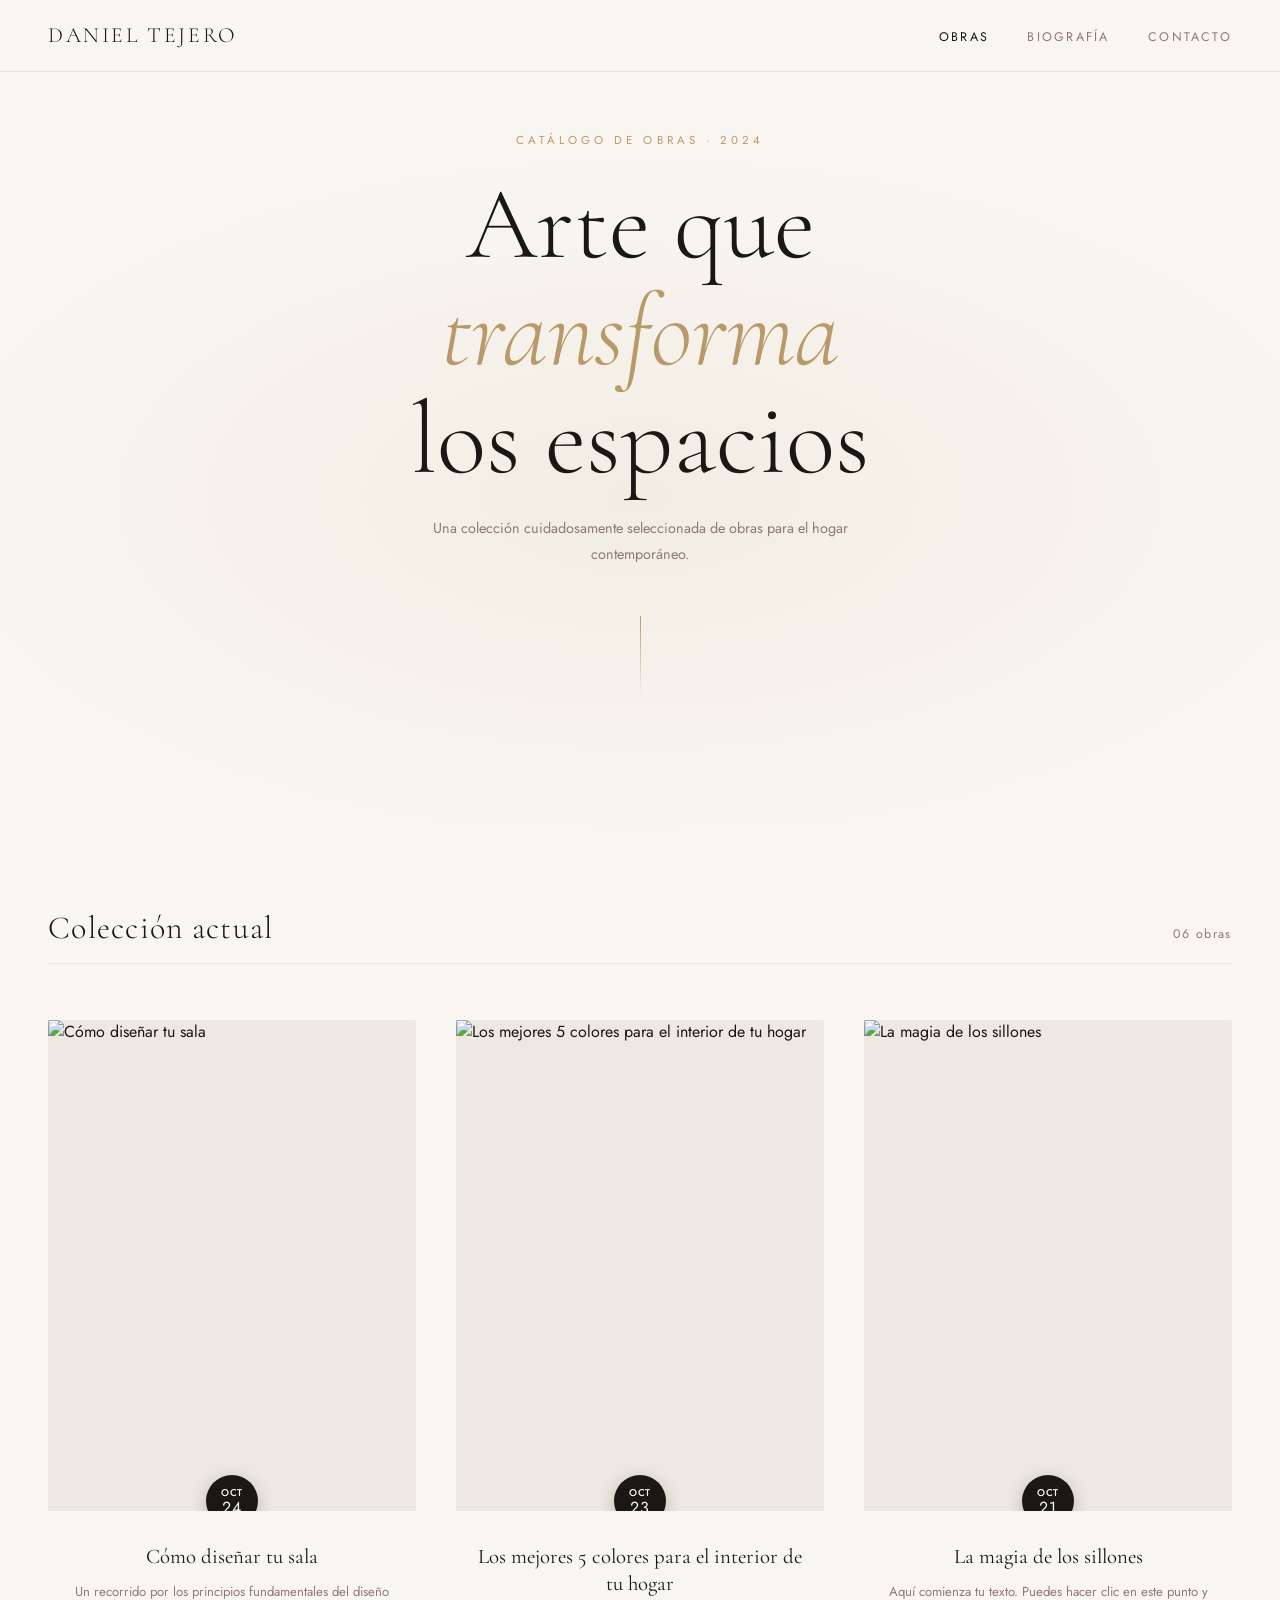
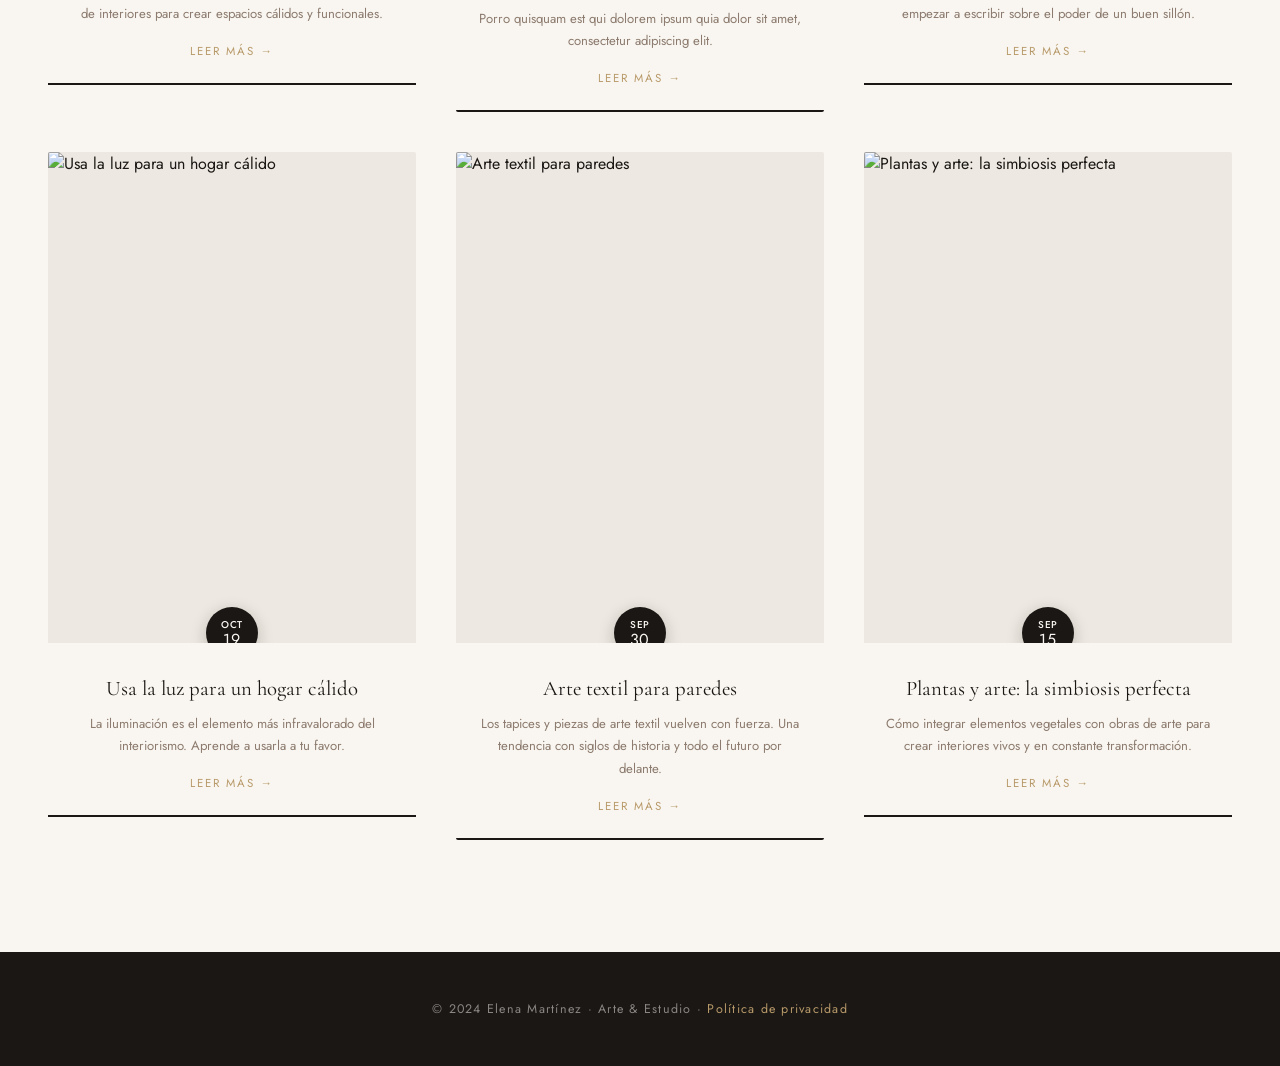
==== index.html @ af2c5b8e "Primer Commit" ====
<!DOCTYPE html>
<html lang="es">
  <head>
    <meta charset="UTF-8" />
    <meta name="viewport" content="width=device-width, initial-scale=1.0"/>
    <title>Daniel Tejero Olivares</title>
    <link rel="stylesheet" href="CSS/estilo.css">
    <link rel="preconnect" href="https://fonts.googleapis.com"/>
    <link href="https://fonts.googleapis.com/css2?family=Cormorant+Garamond:ital,wght@0,300;0,400;0,600;1,300;1,400&family=Jost:wght@300;400;500&display=swap" rel="stylesheet"/>
  </head>
  <body>
    <!-- NAV -->
    <nav id="main-nav">
      <span class="nav-logo" onclick="showPage('home')">Daniel Tejero</span>
      <ul class="nav-links" id="nav-links">
        <li><a onclick="showPage('home')" class="active" id="nav-home">Obras</a></li>
        <li><a onclick="showPage('bio')" id="nav-bio">Biografía</a></li>
        <li><a onclick="showPage('contact')" id="nav-contact">Contacto</a></li>
      </ul>
      <div class="hamburger" id="hamburger" onclick="toggleMenu()">
        <span></span><span></span><span></span>
      </div>
    </nav>

    <!-- ═══════════════ HOME PAGE ═══════════════ -->
    <div id="page-home" class="page active">

      <!-- Hero -->
      <section class="hero">
        <p class="hero-eyebrow">Catálogo de obras · 2024</p>
        <h1 class="hero-title">Arte que<br><em>transforma</em><br>los espacios</h1>
        <p class="hero-sub">Una colección cuidadosamente seleccionada de obras para el hogar contemporáneo.</p>
        <div class="hero-line"></div>
      </section>

      <!-- Grid -->
      <section class="grid-section">
        <div class="section-header">
          <h2 class="section-title">Colección actual</h2>
          <span class="section-count">06 obras</span>
        </div>
        <div class="cards-grid" id="cards-grid"></div>
      </section>
    </div>

    <!-- ═══════════════ DETAIL PAGE ═══════════════ -->
    <div id="page-detail" class="page">
      <span class="detail-back" onclick="showPage('home')">
        <svg width="16" height="16" viewBox="0 0 16 16" fill="none">
          <path d="M10 3L5 8L10 13" stroke="currentColor" stroke-width="1.4" stroke-linecap="round"/>
        </svg>
        Volver al catálogo
      </span>
      <div class="detail-container">
        <p class="detail-date" id="detail-date"></p>
        <h1 class="detail-title" id="detail-title"></h1>
        <img class="detail-hero-img" id="detail-hero-img" src="" alt=""/>
        <div id="detail-content"></div>
      </div>
    </div>

    <!-- ═══════════════ BIO PAGE ═══════════════ -->
    <div id="page-bio" class="page">
      <div style="padding-top:80px">
        <div class="page-banner">
          <p class="page-banner-eyebrow">Sobre la artista</p>
          <h1 class="page-banner-title">Biografía <em>&</em> Trayectoria</h1>
        </div>
        <div class="bio-container">
          <div class="bio-split">
            <div class="bio-img-col">
              <img class="bio-portrait" src="https://images.unsplash.com/photo-1525182008055-f88b95ff7980?w=600&q=80" alt="Artista"/>
              <p class="bio-caption">Elena Martínez · Estudio, Madrid 2023</p>

              <div class="bio-quote" style="margin-top:2.5rem">
                <blockquote>"El arte no decora el espacio; lo convierte en un lugar donde vivir de verdad."</blockquote>
                <cite>— Elena Martínez</cite>
              </div>
            </div>
            <div class="bio-text-col">
              <h2 class="bio-heading">Elena<br><em>Martínez</em></h2>
              <p class="bio-intro">Artista visual y diseñadora de interiores con más de quince años de experiencia transformando espacios a través del color, la forma y la emoción.</p>
              <p class="bio-body">Nacida en Sevilla en 1985 y formada en la Escuela de Arte y Diseño de Madrid, Elena desarrolló desde joven una sensibilidad especial por la relación entre los objetos cotidianos y las emociones que despiertan. Su obra transita entre la pintura abstracta, la fotografía de interiorismo y la instalación efímera.</p>
              <p class="bio-body">Ha colaborado con estudios de arquitectura, hoteles boutique y coleccionistas privados de toda España y Latinoamérica. Sus obras habitan casas, lobbies y espacios corporativos donde la calidez y la intención son la firma más reconocible.</p>

              <div class="bio-timeline">
                <h3 class="bio-timeline-title">Formación & Estudios</h3>
                <div class="timeline-item">
                  <span class="timeline-year">2003</span>
                  <div>
                    <p class="timeline-content-title">Bachillerato Artístico</p>
                    <p class="timeline-content-text">IES Murillo, Sevilla. Especialización en Historia del Arte y Dibujo Técnico.</p>
                  </div>
                </div>
                <div class="timeline-item">
                  <span class="timeline-year">2008</span>
                  <div>
                    <p class="timeline-content-title">Licenciatura en Bellas Artes</p>
                    <p class="timeline-content-text">Universidad Complutense de Madrid. Mención en Pintura y Grabado.</p>
                  </div>
                </div>
                <div class="timeline-item">
                  <span class="timeline-year">2010</span>
                  <div>
                    <p class="timeline-content-title">Máster en Diseño de Interiores</p>
                    <p class="timeline-content-text">Escuela Superior de Diseño de Madrid. Proyecto fin de máster premiado.</p>
                  </div>
                </div>
                <div class="timeline-item">
                  <span class="timeline-year">2014</span>
                  <div>
                    <p class="timeline-content-title">Residencia Artística en Florencia</p>
                    <p class="timeline-content-text">Seis meses de investigación en la Accademia di Belle Arti di Firenze.</p>
                  </div>
                </div>
              </div>

              <div class="bio-timeline">
                <h3 class="bio-timeline-title">Hitos Profesionales</h3>
                <div class="timeline-item">
                  <span class="timeline-year">2012</span>
                  <div>
                    <p class="timeline-content-title">Primera exposición individual</p>
                    <p class="timeline-content-text">Galería Espacio Trece, Madrid. «Texturas del Silencio», 28 obras en técnica mixta.</p>
                  </div>
                </div>
                <div class="timeline-item">
                  <span class="timeline-year">2017</span>
                  <div>
                    <p class="timeline-content-title">Seleccionada en ARCO Madrid</p>
                    <p class="timeline-content-text">Participación en la feria internacional de arte contemporáneo más importante de España.</p>
                  </div>
                </div>
                <div class="timeline-item">
                  <span class="timeline-year">2020</span>
                  <div>
                    <p class="timeline-content-title">Catálogo Decoración & Arte</p>
                    <p class="timeline-content-text">Lanzamiento del catálogo online propio con entregas a toda Europa.</p>
                  </div>
                </div>
                <div class="timeline-item">
                  <span class="timeline-year">2024</span>
                  <div>
                    <p class="timeline-content-title">Muestra colectiva internacional</p>
                    <p class="timeline-content-text">«Hogar en el Siglo XXI», Centro Cultural de Buenos Aires. Obra adquirida por colección permanente.</p>
                  </div>
                </div>
              </div>

              <h3 class="bio-timeline-title" style="margin-top:2rem">Reconocimientos</h3>
              <div class="bio-awards">
                <div class="award-card">
                  <p class="award-year">2011</p>
                  <p class="award-name">Premio Jóvenes Creadores</p>
                  <p class="award-org">Comunidad de Madrid</p>
                </div>
                <div class="award-card">
                  <p class="award-year">2016</p>
                  <p class="award-name">Beca de Creación Artística</p>
                  <p class="award-org">Fundación BBVA</p>
                </div>
                <div class="award-card">
                  <p class="award-year">2019</p>
                  <p class="award-name">Best Interior Art</p>
                  <p class="award-org">Elle Decoration Spain</p>
                </div>
                <div class="award-card">
                  <p class="award-year">2022</p>
                  <p class="award-name">Obra del año</p>
                  <p class="award-org">Revista Casa Viva</p>
                </div>
              </div>

              <div class="bio-quote" style="margin-top:3rem; background:transparent; border-left:none; border-top:2px solid var(--gold); padding:2rem 0 0">
                <p class="bio-body">Más allá de los lienzos, Elena es profesora de talleres de sensibilización artística para adultos, madre de dos hijos y apasionada de la cerámica japonesa. Cree que cada hogar tiene una historia que merece ser contada con belleza.</p>
              </div>
            </div>
          </div>
        </div>
      </div>
    </div>

    <!-- ═══════════════ CONTACT PAGE ═══════════════ -->
    <div id="page-contact" class="page">
      <div style="padding-top:80px">
        <div class="page-banner">
          <p class="page-banner-eyebrow">Hablemos</p>
          <h1 class="page-banner-title">Contacto <em>&</em> Consultas</h1>
        </div>
        <div class="contact-container">
          <div class="contact-split">
            <!-- Info -->
            <div>
              <h2 class="contact-info-title">¿Tienes una<br><em>pregunta</em>?</h2>
              <p class="contact-intro">Estoy disponible para consultas sobre obras, encargos personalizados, colaboraciones con estudios de interiorismo y conferencias. No dudes en escribirme.</p>

              <div class="contact-detail">
                <div class="contact-icon">
                  <svg width="16" height="16" viewBox="0 0 24 24" fill="none" stroke="currentColor" stroke-width="1.5"><path d="M3 8l7.89 5.26a2 2 0 002.22 0L21 8M5 19h14a2 2 0 002-2V7a2 2 0 00-2-2H5a2 2 0 00-2 2v10a2 2 0 002 2z"/></svg>
                </div>
                <div>
                  <p class="contact-detail-label">Correo electrónico</p>
                  <p class="contact-detail-value">hola@elenamartinez.arte</p>
                </div>
              </div>

              <div class="contact-detail">
                <div class="contact-icon">
                  <svg width="16" height="16" viewBox="0 0 24 24" fill="none" stroke="currentColor" stroke-width="1.5"><path d="M3 5a2 2 0 012-2h3.28a1 1 0 01.948.684l1.498 4.493a1 1 0 01-.502 1.21l-2.257 1.13a11.042 11.042 0 005.516 5.516l1.13-2.257a1 1 0 011.21-.502l4.493 1.498a1 1 0 01.684.949V19a2 2 0 01-2 2h-1C9.716 21 3 14.284 3 6V5z"/></svg>
                </div>
                <div>
                  <p class="contact-detail-label">Teléfono / WhatsApp</p>
                  <p class="contact-detail-value">+34 600 000 000</p>
                </div>
              </div>

              <div class="contact-detail">
                <div class="contact-icon">
                  <svg width="16" height="16" viewBox="0 0 24 24" fill="none" stroke="currentColor" stroke-width="1.5"><path d="M17.657 16.657L13.414 20.9a1.998 1.998 0 01-2.827 0l-4.244-4.243a8 8 0 1111.314 0z"/><path d="M15 11a3 3 0 11-6 0 3 3 0 016 0z"/></svg>
                </div>
                <div>
                  <p class="contact-detail-label">Estudio</p>
                  <p class="contact-detail-value">Calle Velázquez 42, Madrid</p>
                </div>
              </div>

              <div class="contact-detail">
                <div class="contact-icon">
                  <svg width="16" height="16" viewBox="0 0 24 24" fill="none" stroke="currentColor" stroke-width="1.5"><circle cx="12" cy="12" r="10"/><path d="M12 8v4l3 3"/></svg>
                </div>
                <div>
                  <p class="contact-detail-label">Horario de atención</p>
                  <p class="contact-detail-value">Lun–Vie · 10:00 – 19:00</p>
                </div>
              </div>

              <div class="contact-social">
                <p class="contact-social-title">Sígueme</p>
                <div class="social-links">
                  <a class="social-link" href="#" title="Instagram">
                    <svg width="16" height="16" viewBox="0 0 24 24" fill="none" stroke="currentColor" stroke-width="1.5"><rect x="2" y="2" width="20" height="20" rx="5"/><circle cx="12" cy="12" r="4"/><circle cx="17.5" cy="6.5" r=".5" fill="currentColor"/></svg>
                  </a>
                  <a class="social-link" href="#" title="Pinterest">
                    <svg width="16" height="16" viewBox="0 0 24 24" fill="none" stroke="currentColor" stroke-width="1.5"><path d="M12 2C6.477 2 2 6.477 2 12c0 4.236 2.636 7.855 6.356 9.312-.088-.791-.167-2.005.035-2.868.181-.78 1.172-4.97 1.172-4.97s-.299-.598-.299-1.482c0-1.388.806-2.428 1.808-2.428.853 0 1.267.641 1.267 1.408 0 .858-.545 2.14-.828 3.33-.236.995.499 1.806 1.476 1.806 1.771 0 3.132-1.867 3.132-4.562 0-2.387-1.715-4.052-4.163-4.052-2.836 0-4.498 2.126-4.498 4.322 0 .856.33 1.773.741 2.273a.3.3 0 01.069.286c-.076.315-.244.995-.277 1.134-.044.183-.146.222-.337.134-1.249-.581-2.03-2.407-2.03-3.874 0-3.154 2.292-6.052 6.608-6.052 3.469 0 6.165 2.473 6.165 5.776 0 3.447-2.173 6.22-5.19 6.22-1.013 0-1.966-.527-2.292-1.148l-.623 2.378c-.226.869-.835 1.958-1.244 2.621.937.29 1.931.446 2.962.446 5.523 0 10-4.477 10-10S17.523 2 12 2z"/></svg>
                  </a>
                  <a class="social-link" href="#" title="LinkedIn">
                    <svg width="16" height="16" viewBox="0 0 24 24" fill="none" stroke="currentColor" stroke-width="1.5"><path d="M16 8a6 6 0 016 6v7h-4v-7a2 2 0 00-2-2 2 2 0 00-2 2v7h-4v-7a6 6 0 016-6z"/><rect x="2" y="9" width="4" height="12"/><circle cx="4" cy="4" r="2"/></svg>
                  </a>
                </div>
              </div>
            </div>

            <!-- Form -->
            <div>
              <form class="contact-form" id="contact-form" onsubmit="submitForm(event)">
                <div class="form-row">
                  <div class="form-group">
                    <label class="form-label">Nombre</label>
                    <input class="form-input" type="text" placeholder="Tu nombre" required/>
                  </div>
                  <div class="form-group">
                    <label class="form-label">Apellidos</label>
                    <input class="form-input" type="text" placeholder="Tus apellidos"/>
                  </div>
                </div>
                <div class="form-group">
                  <label class="form-label">Correo electrónico</label>
                  <input class="form-input" type="email" placeholder="tu@correo.com" required/>
                </div>
                <div class="form-group">
                  <label class="form-label">Teléfono (opcional)</label>
                  <input class="form-input" type="tel" placeholder="+34 600 000 000"/>
                </div>
                <div class="form-group">
                  <label class="form-label">Motivo de contacto</label>
                  <select class="form-subject-select">
                    <option value="">Selecciona una opción…</option>
                    <option>Consulta sobre una obra</option>
                    <option>Encargo personalizado</option>
                    <option>Colaboración / proyecto</option>
                    <option>Prensa y medios</option>
                    <option>Otro</option>
                  </select>
                </div>
                <div class="form-group">
                  <label class="form-label">Mensaje</label>
                  <textarea class="form-textarea" placeholder="Escribe tu consulta aquí…" required></textarea>
                </div>
                <button type="submit" class="btn-submit">Enviar mensaje</button>
              </form>
              <div class="form-success" id="form-success">
                ✦ Gracias por tu mensaje. Te responderé en un plazo de 24–48 horas.
              </div>
            </div>
          </div>
        </div>
      </div>
    </div>

    <!-- FOOTER -->
    <footer>
      <p>© 2024 Elena Martínez · Arte & Estudio · <a href="#">Política de privacidad</a></p>
    </footer>

    <script src="JS/script.js"></script>
  </body>
</html>
---- CSS/estilo.css ----
:root {
      --cream: #f9f6f1;
      --ink: #1a1714;
      --dust: #8c7b6e;
      --gold: #b89a6a;
      --pale: #ede8e1;
      --rose: #d4a09a;
    }

    *, *::before, *::after { box-sizing: border-box; margin: 0; padding: 0; }

    html { scroll-behavior: smooth; }

    body {
      font-family: 'Jost', sans-serif;
      background: var(--cream);
      color: var(--ink);
      overflow-x: hidden;
    }

    /* ── NAV ── */
    nav {
      position: fixed; top: 0; left: 0; width: 100%; z-index: 100;
      display: flex; align-items: center; justify-content: space-between;
      padding: 1.4rem 3rem;
      background: rgba(249,246,241,0.92);
      backdrop-filter: blur(8px);
      border-bottom: 1px solid rgba(140,123,110,0.15);
      transition: padding .3s;
    }
    nav.scrolled { padding: .9rem 3rem; }

    .nav-logo {
      font-family: 'Cormorant Garamond', serif;
      font-size: 1.35rem;
      font-weight: 300;
      letter-spacing: .12em;
      text-transform: uppercase;
      color: var(--ink);
      text-decoration: none;
      cursor: pointer;
    }

    .nav-links {
      display: flex; gap: 2.4rem; list-style: none;
    }
    .nav-links a {
      font-size: .78rem; letter-spacing: .18em; text-transform: uppercase;
      color: var(--dust); text-decoration: none; transition: color .25s;
      cursor: pointer;
    }
    .nav-links a:hover, .nav-links a.active { color: var(--ink); }

    .hamburger { display: none; flex-direction: column; gap: 5px; cursor: pointer; }
    .hamburger span { width: 24px; height: 1.5px; background: var(--ink); transition: .3s; }

    /* ── PAGES ── */
    .page { display: none; min-height: 100vh; }
    .page.active { display: block; }

    /* ── HOME HERO ── */
    .hero {
      height: 92vh;
      display: flex; flex-direction: column; align-items: center; justify-content: center;
      text-align: center;
      padding: 0 2rem;
      position: relative;
      overflow: hidden;
    }
    .hero::before {
      content: '';
      position: absolute; inset: 0;
      background: radial-gradient(ellipse 80% 60% at 50% 60%, rgba(184,154,106,.1) 0%, transparent 70%);
    }
    .hero-eyebrow {
      font-size: .72rem; letter-spacing: .35em; text-transform: uppercase;
      color: var(--gold); margin-bottom: 1.4rem;
      animation: fadeUp .9s ease both;
    }
    .hero-title {
      font-family: 'Cormorant Garamond', serif;
      font-size: clamp(3.2rem, 8vw, 6.5rem);
      font-weight: 300; line-height: 1.05;
      color: var(--ink);
      animation: fadeUp .9s .15s ease both;
    }
    .hero-title em { font-style: italic; color: var(--gold); }
    .hero-sub {
      margin-top: 1.4rem;
      font-size: .9rem; color: var(--dust); max-width: 460px; line-height: 1.8;
      animation: fadeUp .9s .3s ease both;
    }
    .hero-line {
      margin-top: 3rem; width: 1px; height: 80px;
      background: linear-gradient(to bottom, var(--gold), transparent);
      animation: fadeUp .9s .45s ease both;
    }

    /* ── GRID ── */
    .grid-section {
      padding: 5rem 3rem 7rem;
      max-width: 1380px; margin: 0 auto;
    }
    .section-header {
      display: flex; justify-content: space-between; align-items: baseline;
      margin-bottom: 3.5rem; padding-bottom: 1rem;
      border-bottom: 1px solid var(--pale);
    }
    .section-title {
      font-family: 'Cormorant Garamond', serif;
      font-size: 2rem; font-weight: 300; letter-spacing: .04em;
    }
    .section-count { font-size: .78rem; color: var(--dust); letter-spacing: .12em; }

    .cards-grid {
      display: grid;
      grid-template-columns: repeat(auto-fill, minmax(280px, 1fr));
      gap: 2.5rem;
    }

    /* ── CARD ── */
    .card {
      cursor: pointer; position: relative; overflow: hidden;
      border-radius: 2px;
      transition: transform .4s ease;
    }
    .card:hover { transform: translateY(-6px); }

    .card-img-wrap {
      overflow: hidden; position: relative;
      aspect-ratio: 3/4;
      background: var(--pale);
    }
    .card-img-wrap img {
      width: 100%; height: 100%; object-fit: cover;
      transition: transform .7s ease;
    }
    .card:hover .card-img-wrap img { transform: scale(1.06); }

    .card-badge {
      position: absolute; bottom: -16px; left: 50%; transform: translateX(-50%);
      width: 52px; height: 52px; border-radius: 50%;
      background: var(--ink); color: var(--cream);
      display: flex; flex-direction: column; align-items: center; justify-content: center;
      font-size: .62rem; letter-spacing: .08em; text-transform: uppercase;
      font-weight: 500; z-index: 2;
      box-shadow: 0 4px 16px rgba(26,23,20,.22);
    }
    .card-badge strong { font-size: 1rem; font-weight: 400; line-height: 1; }

    .card-body {
      padding: 2rem 1.2rem 1.5rem;
      border-bottom: 2px solid var(--ink);
    }
    .card-title {
      font-family: 'Cormorant Garamond', serif;
      font-size: 1.3rem; font-weight: 400; line-height: 1.3;
      margin-bottom: .7rem; text-align: center;
    }
    .card-excerpt {
      font-size: .82rem; color: var(--dust); line-height: 1.7; text-align: center;
      display: -webkit-box;  -webkit-box-orient: vertical; overflow: hidden;
    }
    .card-cta {
      margin-top: 1.1rem; text-align: center;
      font-size: .72rem; letter-spacing: .18em; text-transform: uppercase; color: var(--gold);
    }

    /* ── DETAIL PAGE ── */
    #page-detail {
      padding-top: 90px;
    }
    .detail-back {
      display: inline-flex; align-items: center; gap: .5rem;
      font-size: .76rem; letter-spacing: .18em; text-transform: uppercase;
      color: var(--dust); text-decoration: none; cursor: pointer;
      padding: 1.5rem 3rem;
      transition: color .25s;
    }
    .detail-back:hover { color: var(--ink); }
    .detail-back svg { transition: transform .25s; }
    .detail-back:hover svg { transform: translateX(-4px); }

    .detail-container { max-width: 820px; margin: 0 auto; padding: 0 2rem 7rem; }

    .detail-date {
      font-size: .75rem; letter-spacing: .22em; text-transform: uppercase;
      color: var(--gold); text-align: center; margin-bottom: 1rem;
    }
    .detail-title {
      font-family: 'Cormorant Garamond', serif;
      font-size: clamp(2rem, 5vw, 3.5rem);
      font-weight: 300; line-height: 1.1;
      text-align: center; margin-bottom: 2.5rem;
    }
    .detail-hero-img {
      width: 100%; aspect-ratio: 4/3; object-fit: cover;
      border-radius: 2px; margin-bottom: 2.5rem;
      display: block;
    }

    .detail-text { font-size: .93rem; color: #3a3530; line-height: 1.9; margin-bottom: 1.5rem; }
    .detail-subhead {
      font-family: 'Cormorant Garamond', serif;
      font-size: 1.4rem; font-weight: 600; line-height: 1.4;
      margin: 2.5rem 0 1rem;
    }

    .detail-gallery {
      display: grid; grid-template-columns: 1fr 1fr; gap: 1rem;
      margin: 2.5rem 0;
    }
    .detail-gallery img {
      width: 100%; aspect-ratio: 1; object-fit: cover; border-radius: 2px;
    }
    .detail-gallery img:first-child { grid-column: span 2; aspect-ratio: 16/9; }

    .detail-meta {
      margin-top: 3rem; padding: 2rem; background: var(--pale);
      border-left: 3px solid var(--gold); font-size: .85rem;
      line-height: 1.8; color: var(--dust);
    }
    .detail-meta strong { color: var(--ink); display: block; margin-bottom: .3rem; }

    /* ── BIO PAGE ── */
    #page-bio { padding-top: 90px; }
    .bio-container { max-width: 1100px; margin: 0 auto; padding: 4rem 3rem 7rem; }

    .bio-split {
      display: grid; grid-template-columns: 1fr 1fr; gap: 5rem;
      align-items: start; margin-bottom: 6rem;
    }
    .bio-img-col { position: sticky; top: 110px; }
    .bio-portrait {
      width: 100%; aspect-ratio: 3/4; object-fit: cover;
      border-radius: 2px;
    }
    .bio-caption {
      margin-top: 1rem; font-size: .75rem; color: var(--dust);
      letter-spacing: .1em; text-align: center; font-style: italic;
    }

    .bio-heading {
      font-family: 'Cormorant Garamond', serif;
      font-size: 2.8rem; font-weight: 300; line-height: 1.1;
      margin-bottom: 1.5rem;
    }
    .bio-heading em { font-style: italic; color: var(--gold); }
    .bio-intro { font-size: 1rem; color: var(--dust); line-height: 1.9; margin-bottom: 2.5rem; }
    .bio-body { font-size: .9rem; line-height: 1.9; color: #3a3530; margin-bottom: 1.5rem; }

    .bio-timeline { margin: 4rem 0; }
    .bio-timeline-title {
      font-family: 'Cormorant Garamond', serif;
      font-size: 1.6rem; font-weight: 300; margin-bottom: 2rem;
      padding-bottom: .8rem; border-bottom: 1px solid var(--pale);
    }
    .timeline-item {
      display: grid; grid-template-columns: 80px 1fr;
      gap: 1.5rem; margin-bottom: 2rem;
      padding-bottom: 2rem; border-bottom: 1px solid var(--pale);
    }
    .timeline-year {
      font-family: 'Cormorant Garamond', serif;
      font-size: 1.3rem; font-weight: 300; color: var(--gold);
      padding-top: .15rem;
    }
    .timeline-content-title {
      font-size: .85rem; font-weight: 500; letter-spacing: .06em; margin-bottom: .4rem;
    }
    .timeline-content-text { font-size: .83rem; color: var(--dust); line-height: 1.7; }

    .bio-quote {
      margin: 3rem 0; padding: 2.5rem 3rem;
      border-left: 4px solid var(--gold);
      background: var(--pale);
    }
    .bio-quote blockquote {
      font-family: 'Cormorant Garamond', serif;
      font-size: 1.5rem; font-weight: 300; font-style: italic;
      line-height: 1.5; color: var(--ink); margin-bottom: .8rem;
    }
    .bio-quote cite { font-size: .78rem; color: var(--dust); letter-spacing: .1em; }

    .bio-awards {
      display: grid; grid-template-columns: repeat(auto-fill, minmax(220px, 1fr));
      gap: 1.5rem; margin-top: 3rem;
    }
    .award-card {
      padding: 1.5rem; background: var(--pale); border-radius: 2px;
      border-top: 2px solid var(--gold);
    }
    .award-year { font-size: .72rem; color: var(--gold); letter-spacing: .14em; margin-bottom: .5rem; }
    .award-name { font-size: .88rem; font-weight: 500; margin-bottom: .4rem; }
    .award-org { font-size: .78rem; color: var(--dust); }

    /* ── CONTACT PAGE ── */
    #page-contact { padding-top: 90px; }
    .contact-container { max-width: 1100px; margin: 0 auto; padding: 4rem 3rem 7rem; }

    .contact-split {
      display: grid; grid-template-columns: 1fr 1.4fr; gap: 6rem;
      align-items: start;
    }
    .contact-info-title {
      font-family: 'Cormorant Garamond', serif;
      font-size: 2.6rem; font-weight: 300; line-height: 1.1; margin-bottom: 1.5rem;
    }
    .contact-info-title em { font-style: italic; color: var(--gold); }
    .contact-intro { font-size: .9rem; color: var(--dust); line-height: 1.9; margin-bottom: 2.5rem; }

    .contact-detail { display: flex; align-items: flex-start; gap: 1rem; margin-bottom: 1.8rem; }
    .contact-icon {
      width: 38px; height: 38px; border: 1px solid var(--pale);
      display: flex; align-items: center; justify-content: center;
      flex-shrink: 0; color: var(--gold);
    }
    .contact-detail-label { font-size: .72rem; text-transform: uppercase; letter-spacing: .16em; color: var(--dust); margin-bottom: .2rem; }
    .contact-detail-value { font-size: .9rem; color: var(--ink); }

    .contact-social { margin-top: 3rem; }
    .contact-social-title { font-size: .72rem; text-transform: uppercase; letter-spacing: .2em; color: var(--dust); margin-bottom: 1rem; }
    .social-links { display: flex; gap: 1rem; }
    .social-link {
      width: 38px; height: 38px; border: 1px solid var(--pale);
      display: flex; align-items: center; justify-content: center;
      color: var(--dust); text-decoration: none;
      transition: all .25s; font-size: .78rem;
    }
    .social-link:hover { border-color: var(--gold); color: var(--gold); }

    /* FORM */
    .contact-form { display: flex; flex-direction: column; gap: 1.4rem; }
    .form-group { display: flex; flex-direction: column; gap: .5rem; }
    .form-label { font-size: .72rem; text-transform: uppercase; letter-spacing: .18em; color: var(--dust); }
    .form-input, .form-textarea {
      background: transparent; border: none; border-bottom: 1.5px solid var(--pale);
      padding: .7rem 0; font-family: 'Jost', sans-serif; font-size: .9rem; color: var(--ink);
      outline: none; transition: border-color .25s;
      width: 100%;
    }
    .form-input:focus, .form-textarea:focus { border-color: var(--gold); }
    .form-textarea { resize: vertical; min-height: 130px; }
    .form-row { display: grid; grid-template-columns: 1fr 1fr; gap: 1.4rem; }

    .form-subject-select {
      background: transparent; border: none; border-bottom: 1.5px solid var(--pale);
      padding: .7rem 0; font-family: 'Jost', sans-serif; font-size: .9rem; color: var(--ink);
      outline: none; transition: border-color .25s; width: 100%; cursor: pointer;
    }
    .form-subject-select:focus { border-color: var(--gold); }

    .btn-submit {
      margin-top: .5rem; padding: 1rem 2.5rem; width: fit-content;
      background: var(--ink); color: var(--cream);
      font-family: 'Jost', sans-serif; font-size: .78rem;
      letter-spacing: .22em; text-transform: uppercase;
      border: none; cursor: pointer;
      transition: background .25s, transform .2s;
    }
    .btn-submit:hover { background: var(--gold); transform: translateY(-2px); }

    .form-success {
      display: none; padding: 1.5rem; background: var(--pale);
      border-left: 3px solid var(--gold);
      font-size: .88rem; color: var(--dust);
    }
    .form-success.visible { display: block; }

    /* ── PAGE HERO BANNER (bio & contact) ── */
    .page-banner {
      text-align: center; padding: 3rem 2rem 4rem;
      border-bottom: 1px solid var(--pale);
      margin-bottom: 4rem;
    }
    .page-banner-eyebrow {
      font-size: .72rem; letter-spacing: .35em; text-transform: uppercase;
      color: var(--gold); margin-bottom: .8rem;
    }
    .page-banner-title {
      font-family: 'Cormorant Garamond', serif;
      font-size: clamp(2.2rem, 5vw, 4rem);
      font-weight: 300;
    }
    .page-banner-title em { font-style: italic; color: var(--gold); }

    /* ── FOOTER ── */
    footer {
      background: var(--ink); color: rgba(249,246,241,.5);
      padding: 3rem; text-align: center; font-size: .78rem; letter-spacing: .1em;
    }
    footer a { color: var(--gold); text-decoration: none; }

    /* ── ANIMATIONS ── */
    @keyframes fadeUp {
      from { opacity: 0; transform: translateY(22px); }
      to   { opacity: 1; transform: translateY(0); }
    }
    .fade-in { animation: fadeUp .7s ease both; }

    /* ── MOBILE ── */
    @media (max-width: 768px) {
      nav { padding: 1rem 1.5rem; }
      .nav-links { display: none; flex-direction: column; position: fixed;
        top: 0; left: 0; width: 100%; height: 100vh; background: var(--cream);
        justify-content: center; align-items: center; gap: 2.5rem; z-index: 99; }
      .nav-links.open { display: flex; }
      .nav-links a { font-size: 1rem; }
      .hamburger { display: flex; z-index: 101; }
      .grid-section { padding: 3rem 1.5rem; }
      .bio-split, .contact-split { grid-template-columns: 1fr; gap: 2.5rem; }
      .bio-img-col { position: static; }
      .bio-container, .contact-container { padding: 2rem 1.5rem; }
      .form-row { grid-template-columns: 1fr; }
      .detail-gallery { grid-template-columns: 1fr; }
      .detail-gallery img:first-child { grid-column: span 1; }
      .detail-container { padding: 0 1.5rem 4rem; }
      .detail-back { padding: 1rem 1.5rem; }
    }
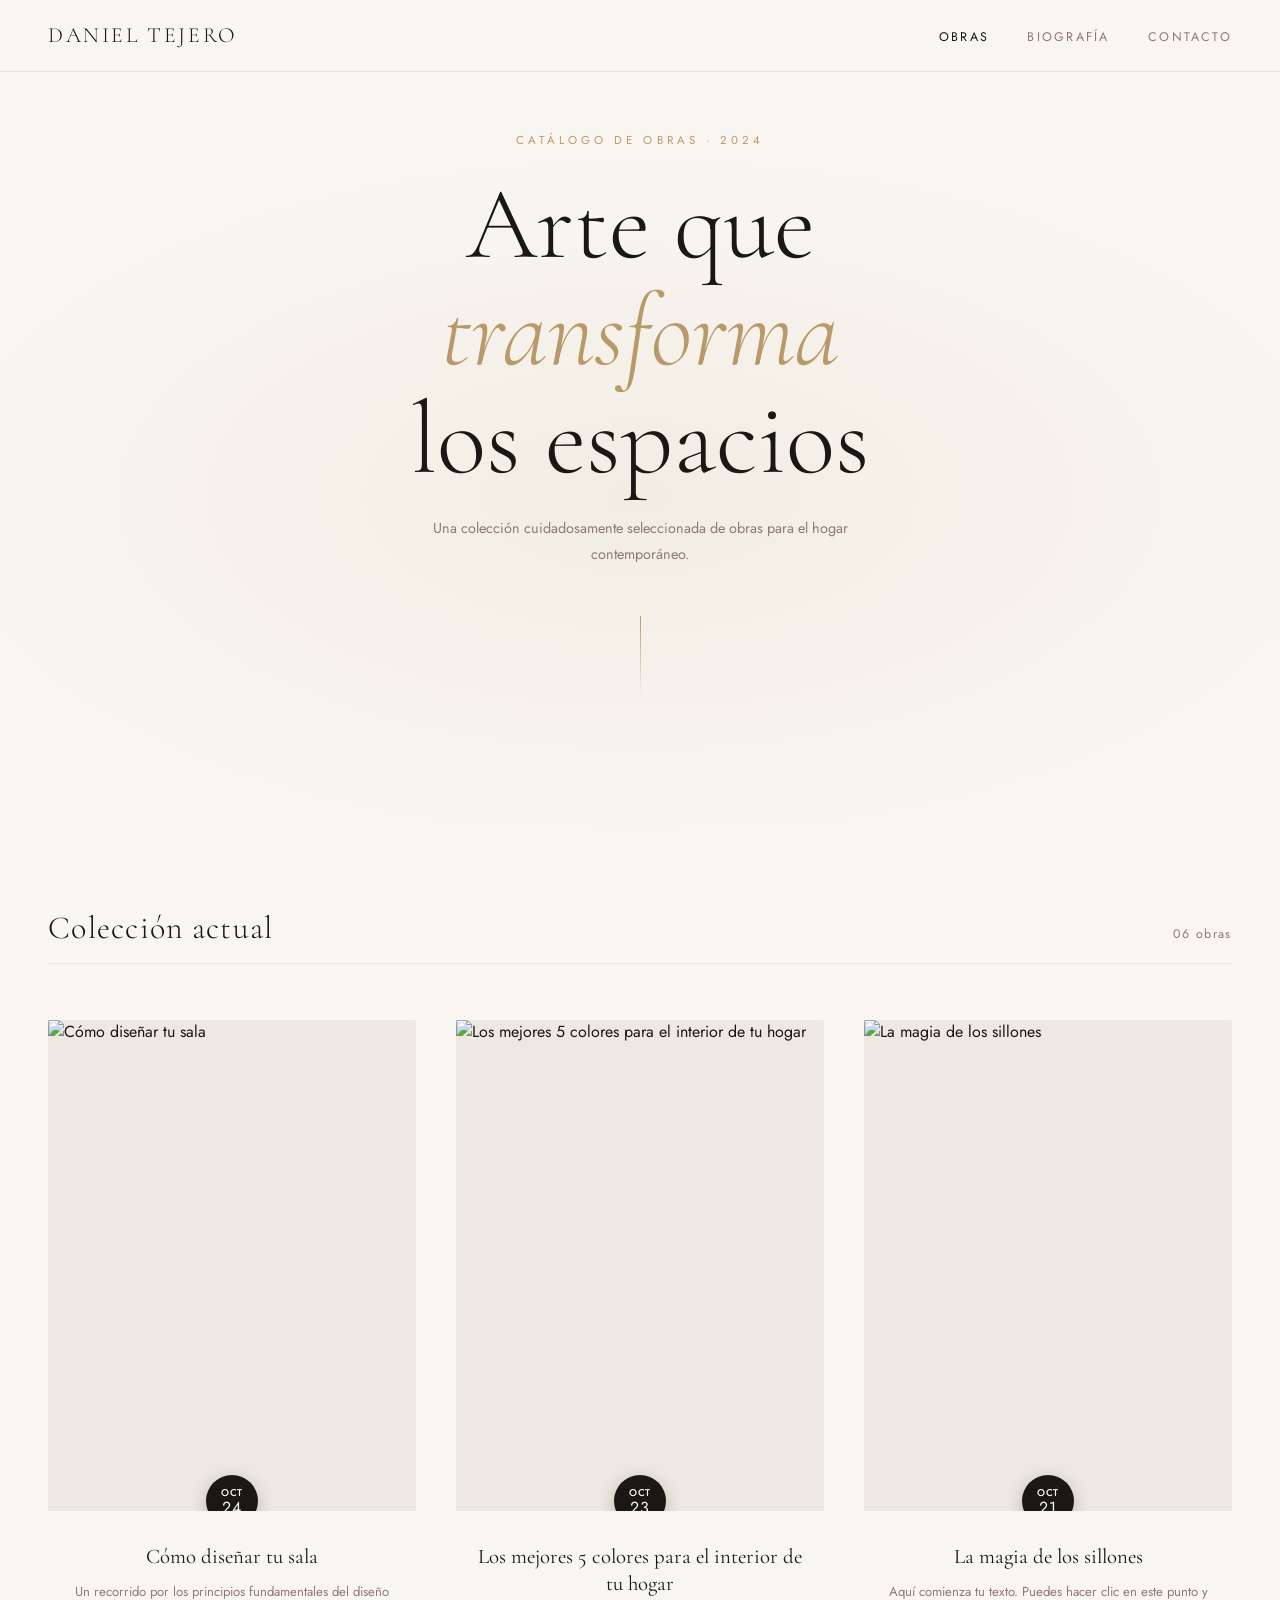
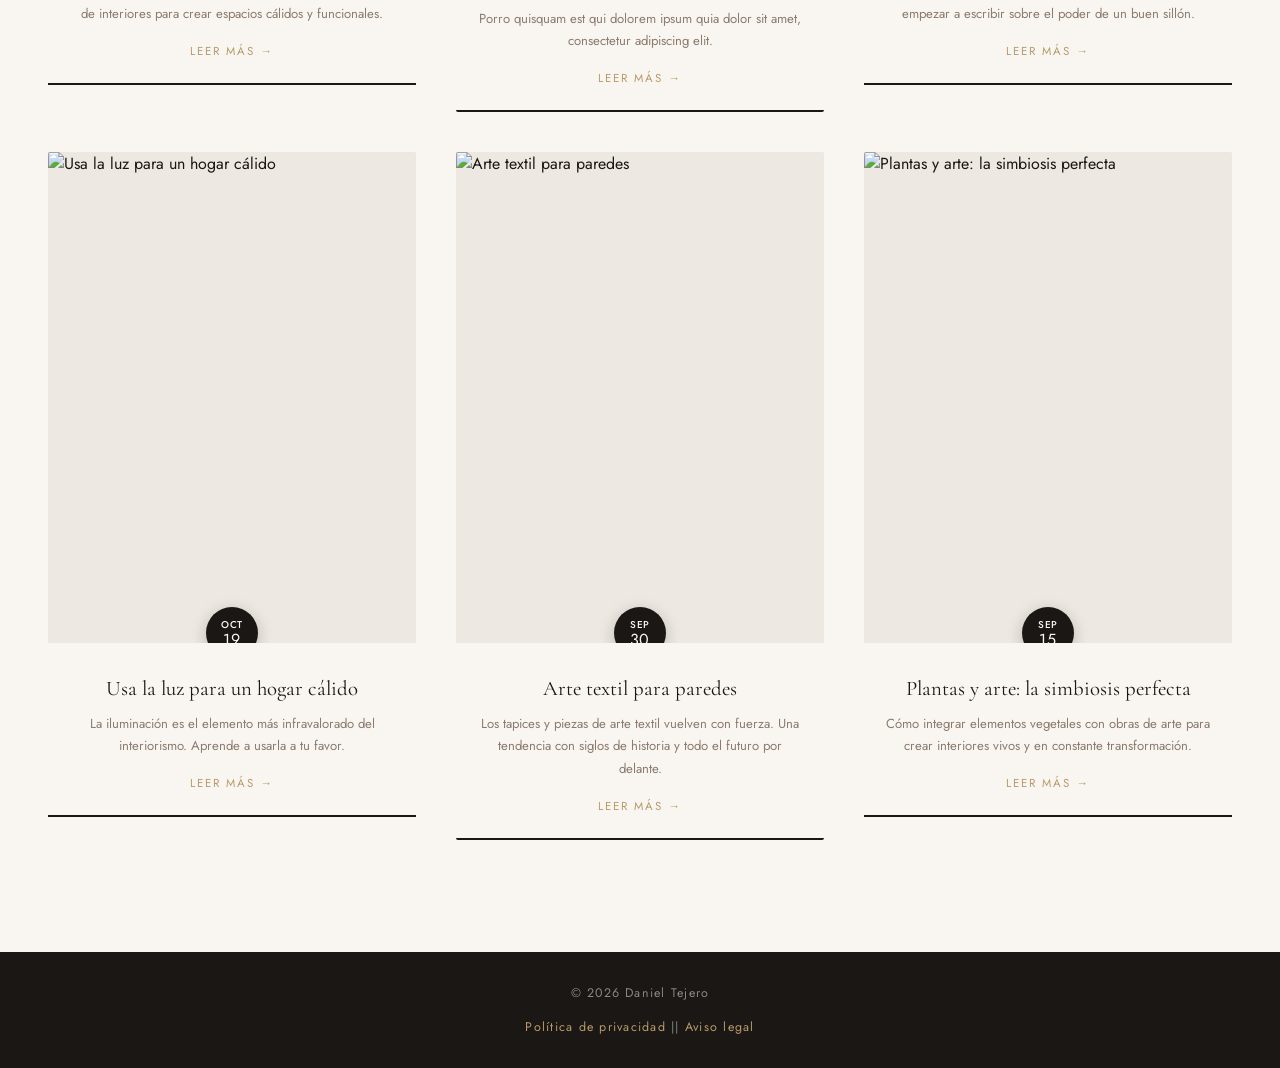
==== commit f5d044b5: "cambios en contacto y bio" ====
--- a/index.html
+++ b/index.html
@@ -63,54 +63,40 @@
     <div id="page-bio" class="page">
       <div style="padding-top:80px">
         <div class="page-banner">
-          <p class="page-banner-eyebrow">Sobre la artista</p>
+          <p class="page-banner-eyebrow">Sobre el artista</p>
           <h1 class="page-banner-title">Biografía <em>&</em> Trayectoria</h1>
         </div>
         <div class="bio-container">
           <div class="bio-split">
             <div class="bio-img-col">
-              <img class="bio-portrait" src="https://images.unsplash.com/photo-1525182008055-f88b95ff7980?w=600&q=80" alt="Artista"/>
-              <p class="bio-caption">Elena Martínez · Estudio, Madrid 2023</p>
+              <img class="bio-portrait" src="Resources\KG2A6378-Mejorado-NR.jpg" alt="Artista"/>
+              <p class="bio-caption">Daniel Tejero · Facultad de BBAA de Altea</p>
 
               <div class="bio-quote" style="margin-top:2.5rem">
-                <blockquote>"El arte no decora el espacio; lo convierte en un lugar donde vivir de verdad."</blockquote>
-                <cite>— Elena Martínez</cite>
+                <blockquote>"Defensor de la creación artística como vía de generación del conocimiento en el campo de las artes."</blockquote>
+                <cite>— Daniel Tejero</cite>
               </div>
             </div>
             <div class="bio-text-col">
-              <h2 class="bio-heading">Elena<br><em>Martínez</em></h2>
-              <p class="bio-intro">Artista visual y diseñadora de interiores con más de quince años de experiencia transformando espacios a través del color, la forma y la emoción.</p>
-              <p class="bio-body">Nacida en Sevilla en 1985 y formada en la Escuela de Arte y Diseño de Madrid, Elena desarrolló desde joven una sensibilidad especial por la relación entre los objetos cotidianos y las emociones que despiertan. Su obra transita entre la pintura abstracta, la fotografía de interiorismo y la instalación efímera.</p>
-              <p class="bio-body">Ha colaborado con estudios de arquitectura, hoteles boutique y coleccionistas privados de toda España y Latinoamérica. Sus obras habitan casas, lobbies y espacios corporativos donde la calidez y la intención son la firma más reconocible.</p>
+              <h2 class="bio-heading">Daniel<br><em>Tejero</em></h2>
+              <p class="bio-intro">Escultor, artista visual e investigador con más de dos décadas de trayectoria. Catedrático de Escultura en la Facultad de Bellas Artes de Altea (UMH) y director del Centro de Investigación en Artes CIA.</p>
+              <p class="bio-body">Daniel Tejero es Doctor en Bellas Artes y Catedrático de Escultura de la Facultad de BBAA de Altea (Universidad Miguel Hernández). Sus líneas de investigación se enfocan en la práctica artística, la instalación escultórica, así como en el arte y el pensamiento social en la actualidad. En los últimos años se ha especializado en los estudios culturales y de género, así como en la visibilización política de los placeres periféricos.</p>
+              <p class="bio-body">Cuenta con más de 100 contribuciones entre exposiciones individuales, colectivas, esculturas públicas, intervenciones escultóricas y escenografías en espacios nacionales e internacionales (Suiza, Argentina, China, Italia, Cuba, Ecuador). Ha sido representado por galerías como Punto, Kressler Battaglia y Mr Pink en Valencia.</p>
 
               <div class="bio-timeline">
                 <h3 class="bio-timeline-title">Formación & Estudios</h3>
                 <div class="timeline-item">
+                  <span class="timeline-year">1997</span>
+                  <div>
+                    <p class="timeline-content-title">Licenciatura en Bellas Artes</p>
+                    <p class="timeline-content-text">Universitat Politècnica de València.</p>
+                  </div>
+                </div>
+                <div class="timeline-item">
                   <span class="timeline-year">2003</span>
                   <div>
-                    <p class="timeline-content-title">Bachillerato Artístico</p>
-                    <p class="timeline-content-text">IES Murillo, Sevilla. Especialización en Historia del Arte y Dibujo Técnico.</p>
-                  </div>
-                </div>
-                <div class="timeline-item">
-                  <span class="timeline-year">2008</span>
-                  <div>
-                    <p class="timeline-content-title">Licenciatura en Bellas Artes</p>
-                    <p class="timeline-content-text">Universidad Complutense de Madrid. Mención en Pintura y Grabado.</p>
-                  </div>
-                </div>
-                <div class="timeline-item">
-                  <span class="timeline-year">2010</span>
-                  <div>
-                    <p class="timeline-content-title">Máster en Diseño de Interiores</p>
-                    <p class="timeline-content-text">Escuela Superior de Diseño de Madrid. Proyecto fin de máster premiado.</p>
-                  </div>
-                </div>
-                <div class="timeline-item">
-                  <span class="timeline-year">2014</span>
-                  <div>
-                    <p class="timeline-content-title">Residencia Artística en Florencia</p>
-                    <p class="timeline-content-text">Seis meses de investigación en la Accademia di Belle Arti di Firenze.</p>
+                    <p class="timeline-content-title">Doctor en Bellas Artes</p>
+                    <p class="timeline-content-text">Universitat Politècnica de València.</p>
                   </div>
                 </div>
               </div>
@@ -118,31 +104,31 @@
               <div class="bio-timeline">
                 <h3 class="bio-timeline-title">Hitos Profesionales</h3>
                 <div class="timeline-item">
-                  <span class="timeline-year">2012</span>
-                  <div>
-                    <p class="timeline-content-title">Primera exposición individual</p>
-                    <p class="timeline-content-text">Galería Espacio Trece, Madrid. «Texturas del Silencio», 28 obras en técnica mixta.</p>
-                  </div>
-                </div>
-                <div class="timeline-item">
-                  <span class="timeline-year">2017</span>
-                  <div>
-                    <p class="timeline-content-title">Seleccionada en ARCO Madrid</p>
-                    <p class="timeline-content-text">Participación en la feria internacional de arte contemporáneo más importante de España.</p>
-                  </div>
-                </div>
-                <div class="timeline-item">
-                  <span class="timeline-year">2020</span>
-                  <div>
-                    <p class="timeline-content-title">Catálogo Decoración & Arte</p>
-                    <p class="timeline-content-text">Lanzamiento del catálogo online propio con entregas a toda Europa.</p>
-                  </div>
-                </div>
-                <div class="timeline-item">
-                  <span class="timeline-year">2024</span>
-                  <div>
-                    <p class="timeline-content-title">Muestra colectiva internacional</p>
-                    <p class="timeline-content-text">«Hogar en el Siglo XXI», Centro Cultural de Buenos Aires. Obra adquirida por colección permanente.</p>
+                  <span class="timeline-year">1999</span>
+                  <div>
+                    <p class="timeline-content-title">Inicio en la UMH</p>
+                    <p class="timeline-content-text">Ayudante de Escuela Universitaria, Universidad Miguel Hernández de Elche.</p>
+                  </div>
+                </div>
+                <div class="timeline-item">
+                  <span class="timeline-year">2007</span>
+                  <div>
+                    <p class="timeline-content-title">Titular de Universidad & Director FIDEX</p>
+                    <p class="timeline-content-text">Profesor Titular en la UMH y fundación del grupo consolidado de investigación FIDEX.</p>
+                  </div>
+                </div>
+                <div class="timeline-item">
+                  <span class="timeline-year">2019</span>
+                  <div>
+                    <p class="timeline-content-title">Catedrático de Universidad</p>
+                    <p class="timeline-content-text">Acceso a Catedrático en la UMH y creación del Centro de Investigación en Artes CIA, que dirige desde entonces.</p>
+                  </div>
+                </div>
+                <div class="timeline-item">
+                  <span class="timeline-year">2023</span>
+                  <div>
+                    <p class="timeline-content-title">Decano de la Facultad de Bellas Artes</p>
+                    <p class="timeline-content-text">Tercer sexenio de investigación reconocido. Decano de la Facultad de BBAA de Altea hasta la actualidad.</p>
                   </div>
                 </div>
               </div>
@@ -150,29 +136,29 @@
               <h3 class="bio-timeline-title" style="margin-top:2rem">Reconocimientos</h3>
               <div class="bio-awards">
                 <div class="award-card">
-                  <p class="award-year">2011</p>
-                  <p class="award-name">Premio Jóvenes Creadores</p>
-                  <p class="award-org">Comunidad de Madrid</p>
-                </div>
-                <div class="award-card">
                   <p class="award-year">2016</p>
-                  <p class="award-name">Beca de Creación Artística</p>
-                  <p class="award-org">Fundación BBVA</p>
-                </div>
-                <div class="award-card">
-                  <p class="award-year">2019</p>
-                  <p class="award-name">Best Interior Art</p>
-                  <p class="award-org">Elle Decoration Spain</p>
-                </div>
-                <div class="award-card">
-                  <p class="award-year">2022</p>
-                  <p class="award-name">Obra del año</p>
-                  <p class="award-org">Revista Casa Viva</p>
+                  <p class="award-name">Premio al Talento Docente</p>
+                  <p class="award-org">Programa Docentia UMH-ANECA</p>
+                </div>
+                <div class="award-card">
+                  <p class="award-year">2016</p>
+                  <p class="award-name">XXIII Certamen de Dibujo</p>
+                  <p class="award-org">Fundación Gregorio Prieto, Madrid</p>
+                </div>
+                <div class="award-card">
+                  <p class="award-year">2023</p>
+                  <p class="award-name">Tercer Sexenio de Investigación</p>
+                  <p class="award-org">ANECA / Ministerio de Ciencia</p>
+                </div>
+                <div class="award-card">
+                  <p class="award-year">Varios</p>
+                  <p class="award-name">Premios Max de Teatro</p>
+                  <p class="award-org">Selección en convocatorias competitivas</p>
                 </div>
               </div>
 
               <div class="bio-quote" style="margin-top:3rem; background:transparent; border-left:none; border-top:2px solid var(--gold); padding:2rem 0 0">
-                <p class="bio-body">Más allá de los lienzos, Elena es profesora de talleres de sensibilización artística para adultos, madre de dos hijos y apasionada de la cerámica japonesa. Cree que cada hogar tiene una historia que merece ser contada con belleza.</p>
+                <p class="bio-body">Más allá de su práctica artística, Daniel es miembro de la Comisión de acreditación de Arte en el programa ACADEMIA de ANECA, del Consejo Asesor de Mecenazgo y de la Comisión Técnica para el Estudio e Inventario del Patrimonio Inmaterial de la Conselleria de Cultura de la Generalitat Valenciana. Ha dirigido 6 tesis doctorales, 4 de ellas con premio extraordinario.</p>
               </div>
             </div>
           </div>
@@ -192,7 +178,6 @@
             <!-- Info -->
             <div>
               <h2 class="contact-info-title">¿Tienes una<br><em>pregunta</em>?</h2>
-              <p class="contact-intro">Estoy disponible para consultas sobre obras, encargos personalizados, colaboraciones con estudios de interiorismo y conferencias. No dudes en escribirme.</p>
 
               <div class="contact-detail">
                 <div class="contact-icon">
@@ -200,7 +185,7 @@
                 </div>
                 <div>
                   <p class="contact-detail-label">Correo electrónico</p>
-                  <p class="contact-detail-value">hola@elenamartinez.arte</p>
+                  <p class="contact-detail-value">daniel.tejero@umh.es</p>
                 </div>
               </div>
 
@@ -209,8 +194,8 @@
                   <svg width="16" height="16" viewBox="0 0 24 24" fill="none" stroke="currentColor" stroke-width="1.5"><path d="M3 5a2 2 0 012-2h3.28a1 1 0 01.948.684l1.498 4.493a1 1 0 01-.502 1.21l-2.257 1.13a11.042 11.042 0 005.516 5.516l1.13-2.257a1 1 0 011.21-.502l4.493 1.498a1 1 0 01.684.949V19a2 2 0 01-2 2h-1C9.716 21 3 14.284 3 6V5z"/></svg>
                 </div>
                 <div>
-                  <p class="contact-detail-label">Teléfono / WhatsApp</p>
-                  <p class="contact-detail-value">+34 600 000 000</p>
+                  <p class="contact-detail-label">Teléfono Departamento</p>
+                  <p class="contact-detail-value">+34 96 685 9118</p>
                 </div>
               </div>
 
@@ -219,8 +204,8 @@
                   <svg width="16" height="16" viewBox="0 0 24 24" fill="none" stroke="currentColor" stroke-width="1.5"><path d="M17.657 16.657L13.414 20.9a1.998 1.998 0 01-2.827 0l-4.244-4.243a8 8 0 1111.314 0z"/><path d="M15 11a3 3 0 11-6 0 3 3 0 016 0z"/></svg>
                 </div>
                 <div>
-                  <p class="contact-detail-label">Estudio</p>
-                  <p class="contact-detail-value">Calle Velázquez 42, Madrid</p>
+                  <p class="contact-detail-label">Departamento de Arte</p>
+                  <p class="contact-detail-value">Avda. Benidorm s/n, 03590 ALTEA (Alicante)</p>
                 </div>
               </div>
 
@@ -229,22 +214,17 @@
                   <svg width="16" height="16" viewBox="0 0 24 24" fill="none" stroke="currentColor" stroke-width="1.5"><circle cx="12" cy="12" r="10"/><path d="M12 8v4l3 3"/></svg>
                 </div>
                 <div>
-                  <p class="contact-detail-label">Horario de atención</p>
-                  <p class="contact-detail-value">Lun–Vie · 10:00 – 19:00</p>
+                  <p class="contact-detail-label">Horario de tutorías</p>
+                  <p class="contact-detail-value">Martes · 15:00 - 19:00</p>
+                  <p class="contact-detail-value">Miercoles · 12:00 - 16:00</p>
                 </div>
               </div>
 
               <div class="contact-social">
                 <p class="contact-social-title">Sígueme</p>
                 <div class="social-links">
-                  <a class="social-link" href="#" title="Instagram">
+                  <a class="social-link" href="https://www.instagram.com/daniel.tejero/?hl=es" title="Instagram">
                     <svg width="16" height="16" viewBox="0 0 24 24" fill="none" stroke="currentColor" stroke-width="1.5"><rect x="2" y="2" width="20" height="20" rx="5"/><circle cx="12" cy="12" r="4"/><circle cx="17.5" cy="6.5" r=".5" fill="currentColor"/></svg>
-                  </a>
-                  <a class="social-link" href="#" title="Pinterest">
-                    <svg width="16" height="16" viewBox="0 0 24 24" fill="none" stroke="currentColor" stroke-width="1.5"><path d="M12 2C6.477 2 2 6.477 2 12c0 4.236 2.636 7.855 6.356 9.312-.088-.791-.167-2.005.035-2.868.181-.78 1.172-4.97 1.172-4.97s-.299-.598-.299-1.482c0-1.388.806-2.428 1.808-2.428.853 0 1.267.641 1.267 1.408 0 .858-.545 2.14-.828 3.33-.236.995.499 1.806 1.476 1.806 1.771 0 3.132-1.867 3.132-4.562 0-2.387-1.715-4.052-4.163-4.052-2.836 0-4.498 2.126-4.498 4.322 0 .856.33 1.773.741 2.273a.3.3 0 01.069.286c-.076.315-.244.995-.277 1.134-.044.183-.146.222-.337.134-1.249-.581-2.03-2.407-2.03-3.874 0-3.154 2.292-6.052 6.608-6.052 3.469 0 6.165 2.473 6.165 5.776 0 3.447-2.173 6.22-5.19 6.22-1.013 0-1.966-.527-2.292-1.148l-.623 2.378c-.226.869-.835 1.958-1.244 2.621.937.29 1.931.446 2.962.446 5.523 0 10-4.477 10-10S17.523 2 12 2z"/></svg>
-                  </a>
-                  <a class="social-link" href="#" title="LinkedIn">
-                    <svg width="16" height="16" viewBox="0 0 24 24" fill="none" stroke="currentColor" stroke-width="1.5"><path d="M16 8a6 6 0 016 6v7h-4v-7a2 2 0 00-2-2 2 2 0 00-2 2v7h-4v-7a6 6 0 016-6z"/><rect x="2" y="9" width="4" height="12"/><circle cx="4" cy="4" r="2"/></svg>
                   </a>
                 </div>
               </div>
@@ -256,20 +236,20 @@
                 <div class="form-row">
                   <div class="form-group">
                     <label class="form-label">Nombre</label>
-                    <input class="form-input" type="text" placeholder="Tu nombre" required/>
+                    <input class="form-input" type="text" placeholder="Nombre" required/>
                   </div>
                   <div class="form-group">
                     <label class="form-label">Apellidos</label>
-                    <input class="form-input" type="text" placeholder="Tus apellidos"/>
+                    <input class="form-input" type="text" placeholder="Apellidos"/>
                   </div>
                 </div>
                 <div class="form-group">
                   <label class="form-label">Correo electrónico</label>
-                  <input class="form-input" type="email" placeholder="tu@correo.com" required/>
+                  <input class="form-input" type="email" placeholder="Correo electrónico" required/>
                 </div>
                 <div class="form-group">
                   <label class="form-label">Teléfono (opcional)</label>
-                  <input class="form-input" type="tel" placeholder="+34 600 000 000"/>
+                  <input class="form-input" type="tel" placeholder="Nº Teléfono"/>
                 </div>
                 <div class="form-group">
                   <label class="form-label">Motivo de contacto</label>
@@ -289,7 +269,7 @@
                 <button type="submit" class="btn-submit">Enviar mensaje</button>
               </form>
               <div class="form-success" id="form-success">
-                ✦ Gracias por tu mensaje. Te responderé en un plazo de 24–48 horas.
+                Gracias por su mensaje, se le pondrá en contacto lo antes posible.
               </div>
             </div>
           </div>
@@ -299,7 +279,12 @@
 
     <!-- FOOTER -->
     <footer>
-      <p>© 2024 Elena Martínez · Arte & Estudio · <a href="#">Política de privacidad</a></p>
+      <p>© 2026 Daniel Tejero </p>
+      <div class="legals-services">
+        <a href="#">Política de privacidad</a>
+          ||
+        <a href="#"> Aviso legal</a>
+      </div>
     </footer>
 
     <script src="JS/script.js"></script>
--- a/CSS/estilo.css
+++ b/CSS/estilo.css
@@ -1,419 +1,915 @@
-    :root {
-      --cream: #f9f6f1;
-      --ink: #1a1714;
-      --dust: #8c7b6e;
-      --gold: #b89a6a;
-      --pale: #ede8e1;
-      --rose: #d4a09a;
-    }
-
-    *, *::before, *::after { box-sizing: border-box; margin: 0; padding: 0; }
-
-    html { scroll-behavior: smooth; }
-
-    body {
-      font-family: 'Jost', sans-serif;
-      background: var(--cream);
-      color: var(--ink);
-      overflow-x: hidden;
-    }
-
-    /* ── NAV ── */
-    nav {
-      position: fixed; top: 0; left: 0; width: 100%; z-index: 100;
-      display: flex; align-items: center; justify-content: space-between;
-      padding: 1.4rem 3rem;
-      background: rgba(249,246,241,0.92);
-      backdrop-filter: blur(8px);
-      border-bottom: 1px solid rgba(140,123,110,0.15);
-      transition: padding .3s;
-    }
-    nav.scrolled { padding: .9rem 3rem; }
-
-    .nav-logo {
-      font-family: 'Cormorant Garamond', serif;
-      font-size: 1.35rem;
-      font-weight: 300;
-      letter-spacing: .12em;
-      text-transform: uppercase;
-      color: var(--ink);
-      text-decoration: none;
-      cursor: pointer;
-    }
-
-    .nav-links {
-      display: flex; gap: 2.4rem; list-style: none;
-    }
-    .nav-links a {
-      font-size: .78rem; letter-spacing: .18em; text-transform: uppercase;
-      color: var(--dust); text-decoration: none; transition: color .25s;
-      cursor: pointer;
-    }
-    .nav-links a:hover, .nav-links a.active { color: var(--ink); }
-
-    .hamburger { display: none; flex-direction: column; gap: 5px; cursor: pointer; }
-    .hamburger span { width: 24px; height: 1.5px; background: var(--ink); transition: .3s; }
-
-    /* ── PAGES ── */
-    .page { display: none; min-height: 100vh; }
-    .page.active { display: block; }
-
-    /* ── HOME HERO ── */
-    .hero {
-      height: 92vh;
-      display: flex; flex-direction: column; align-items: center; justify-content: center;
-      text-align: center;
-      padding: 0 2rem;
-      position: relative;
-      overflow: hidden;
-    }
-    .hero::before {
-      content: '';
-      position: absolute; inset: 0;
-      background: radial-gradient(ellipse 80% 60% at 50% 60%, rgba(184,154,106,.1) 0%, transparent 70%);
-    }
-    .hero-eyebrow {
-      font-size: .72rem; letter-spacing: .35em; text-transform: uppercase;
-      color: var(--gold); margin-bottom: 1.4rem;
-      animation: fadeUp .9s ease both;
-    }
-    .hero-title {
-      font-family: 'Cormorant Garamond', serif;
-      font-size: clamp(3.2rem, 8vw, 6.5rem);
-      font-weight: 300; line-height: 1.05;
-      color: var(--ink);
-      animation: fadeUp .9s .15s ease both;
-    }
-    .hero-title em { font-style: italic; color: var(--gold); }
-    .hero-sub {
-      margin-top: 1.4rem;
-      font-size: .9rem; color: var(--dust); max-width: 460px; line-height: 1.8;
-      animation: fadeUp .9s .3s ease both;
-    }
-    .hero-line {
-      margin-top: 3rem; width: 1px; height: 80px;
-      background: linear-gradient(to bottom, var(--gold), transparent);
-      animation: fadeUp .9s .45s ease both;
-    }
-
-    /* ── GRID ── */
-    .grid-section {
-      padding: 5rem 3rem 7rem;
-      max-width: 1380px; margin: 0 auto;
-    }
-    .section-header {
-      display: flex; justify-content: space-between; align-items: baseline;
-      margin-bottom: 3.5rem; padding-bottom: 1rem;
-      border-bottom: 1px solid var(--pale);
-    }
-    .section-title {
-      font-family: 'Cormorant Garamond', serif;
-      font-size: 2rem; font-weight: 300; letter-spacing: .04em;
-    }
-    .section-count { font-size: .78rem; color: var(--dust); letter-spacing: .12em; }
-
-    .cards-grid {
-      display: grid;
-      grid-template-columns: repeat(auto-fill, minmax(280px, 1fr));
-      gap: 2.5rem;
-    }
-
-    /* ── CARD ── */
-    .card {
-      cursor: pointer; position: relative; overflow: hidden;
-      border-radius: 2px;
-      transition: transform .4s ease;
-    }
-    .card:hover { transform: translateY(-6px); }
-
-    .card-img-wrap {
-      overflow: hidden; position: relative;
-      aspect-ratio: 3/4;
-      background: var(--pale);
-    }
-    .card-img-wrap img {
-      width: 100%; height: 100%; object-fit: cover;
-      transition: transform .7s ease;
-    }
-    .card:hover .card-img-wrap img { transform: scale(1.06); }
-
-    .card-badge {
-      position: absolute; bottom: -16px; left: 50%; transform: translateX(-50%);
-      width: 52px; height: 52px; border-radius: 50%;
-      background: var(--ink); color: var(--cream);
-      display: flex; flex-direction: column; align-items: center; justify-content: center;
-      font-size: .62rem; letter-spacing: .08em; text-transform: uppercase;
-      font-weight: 500; z-index: 2;
-      box-shadow: 0 4px 16px rgba(26,23,20,.22);
-    }
-    .card-badge strong { font-size: 1rem; font-weight: 400; line-height: 1; }
-
-    .card-body {
-      padding: 2rem 1.2rem 1.5rem;
-      border-bottom: 2px solid var(--ink);
-    }
-    .card-title {
-      font-family: 'Cormorant Garamond', serif;
-      font-size: 1.3rem; font-weight: 400; line-height: 1.3;
-      margin-bottom: .7rem; text-align: center;
-    }
-    .card-excerpt {
-      font-size: .82rem; color: var(--dust); line-height: 1.7; text-align: center;
-      display: -webkit-box;  -webkit-box-orient: vertical; overflow: hidden;
-    }
-    .card-cta {
-      margin-top: 1.1rem; text-align: center;
-      font-size: .72rem; letter-spacing: .18em; text-transform: uppercase; color: var(--gold);
-    }
-
-    /* ── DETAIL PAGE ── */
-    #page-detail {
-      padding-top: 90px;
-    }
-    .detail-back {
-      display: inline-flex; align-items: center; gap: .5rem;
-      font-size: .76rem; letter-spacing: .18em; text-transform: uppercase;
-      color: var(--dust); text-decoration: none; cursor: pointer;
-      padding: 1.5rem 3rem;
-      transition: color .25s;
-    }
-    .detail-back:hover { color: var(--ink); }
-    .detail-back svg { transition: transform .25s; }
-    .detail-back:hover svg { transform: translateX(-4px); }
-
-    .detail-container { max-width: 820px; margin: 0 auto; padding: 0 2rem 7rem; }
-
-    .detail-date {
-      font-size: .75rem; letter-spacing: .22em; text-transform: uppercase;
-      color: var(--gold); text-align: center; margin-bottom: 1rem;
-    }
-    .detail-title {
-      font-family: 'Cormorant Garamond', serif;
-      font-size: clamp(2rem, 5vw, 3.5rem);
-      font-weight: 300; line-height: 1.1;
-      text-align: center; margin-bottom: 2.5rem;
-    }
-    .detail-hero-img {
-      width: 100%; aspect-ratio: 4/3; object-fit: cover;
-      border-radius: 2px; margin-bottom: 2.5rem;
-      display: block;
-    }
-
-    .detail-text { font-size: .93rem; color: #3a3530; line-height: 1.9; margin-bottom: 1.5rem; }
-    .detail-subhead {
-      font-family: 'Cormorant Garamond', serif;
-      font-size: 1.4rem; font-weight: 600; line-height: 1.4;
-      margin: 2.5rem 0 1rem;
-    }
-
-    .detail-gallery {
-      display: grid; grid-template-columns: 1fr 1fr; gap: 1rem;
-      margin: 2.5rem 0;
-    }
-    .detail-gallery img {
-      width: 100%; aspect-ratio: 1; object-fit: cover; border-radius: 2px;
-    }
-    .detail-gallery img:first-child { grid-column: span 2; aspect-ratio: 16/9; }
-
-    .detail-meta {
-      margin-top: 3rem; padding: 2rem; background: var(--pale);
-      border-left: 3px solid var(--gold); font-size: .85rem;
-      line-height: 1.8; color: var(--dust);
-    }
-    .detail-meta strong { color: var(--ink); display: block; margin-bottom: .3rem; }
-
-    /* ── BIO PAGE ── */
-    #page-bio { padding-top: 90px; }
-    .bio-container { max-width: 1100px; margin: 0 auto; padding: 4rem 3rem 7rem; }
-
-    .bio-split {
-      display: grid; grid-template-columns: 1fr 1fr; gap: 5rem;
-      align-items: start; margin-bottom: 6rem;
-    }
-    .bio-img-col { position: sticky; top: 110px; }
-    .bio-portrait {
-      width: 100%; aspect-ratio: 3/4; object-fit: cover;
-      border-radius: 2px;
-    }
-    .bio-caption {
-      margin-top: 1rem; font-size: .75rem; color: var(--dust);
-      letter-spacing: .1em; text-align: center; font-style: italic;
-    }
-
-    .bio-heading {
-      font-family: 'Cormorant Garamond', serif;
-      font-size: 2.8rem; font-weight: 300; line-height: 1.1;
-      margin-bottom: 1.5rem;
-    }
-    .bio-heading em { font-style: italic; color: var(--gold); }
-    .bio-intro { font-size: 1rem; color: var(--dust); line-height: 1.9; margin-bottom: 2.5rem; }
-    .bio-body { font-size: .9rem; line-height: 1.9; color: #3a3530; margin-bottom: 1.5rem; }
-
-    .bio-timeline { margin: 4rem 0; }
-    .bio-timeline-title {
-      font-family: 'Cormorant Garamond', serif;
-      font-size: 1.6rem; font-weight: 300; margin-bottom: 2rem;
-      padding-bottom: .8rem; border-bottom: 1px solid var(--pale);
-    }
-    .timeline-item {
-      display: grid; grid-template-columns: 80px 1fr;
-      gap: 1.5rem; margin-bottom: 2rem;
-      padding-bottom: 2rem; border-bottom: 1px solid var(--pale);
-    }
-    .timeline-year {
-      font-family: 'Cormorant Garamond', serif;
-      font-size: 1.3rem; font-weight: 300; color: var(--gold);
-      padding-top: .15rem;
-    }
-    .timeline-content-title {
-      font-size: .85rem; font-weight: 500; letter-spacing: .06em; margin-bottom: .4rem;
-    }
-    .timeline-content-text { font-size: .83rem; color: var(--dust); line-height: 1.7; }
-
-    .bio-quote {
-      margin: 3rem 0; padding: 2.5rem 3rem;
-      border-left: 4px solid var(--gold);
-      background: var(--pale);
-    }
-    .bio-quote blockquote {
-      font-family: 'Cormorant Garamond', serif;
-      font-size: 1.5rem; font-weight: 300; font-style: italic;
-      line-height: 1.5; color: var(--ink); margin-bottom: .8rem;
-    }
-    .bio-quote cite { font-size: .78rem; color: var(--dust); letter-spacing: .1em; }
-
-    .bio-awards {
-      display: grid; grid-template-columns: repeat(auto-fill, minmax(220px, 1fr));
-      gap: 1.5rem; margin-top: 3rem;
-    }
-    .award-card {
-      padding: 1.5rem; background: var(--pale); border-radius: 2px;
-      border-top: 2px solid var(--gold);
-    }
-    .award-year { font-size: .72rem; color: var(--gold); letter-spacing: .14em; margin-bottom: .5rem; }
-    .award-name { font-size: .88rem; font-weight: 500; margin-bottom: .4rem; }
-    .award-org { font-size: .78rem; color: var(--dust); }
-
-    /* ── CONTACT PAGE ── */
-    #page-contact { padding-top: 90px; }
-    .contact-container { max-width: 1100px; margin: 0 auto; padding: 4rem 3rem 7rem; }
-
-    .contact-split {
-      display: grid; grid-template-columns: 1fr 1.4fr; gap: 6rem;
-      align-items: start;
-    }
-    .contact-info-title {
-      font-family: 'Cormorant Garamond', serif;
-      font-size: 2.6rem; font-weight: 300; line-height: 1.1; margin-bottom: 1.5rem;
-    }
-    .contact-info-title em { font-style: italic; color: var(--gold); }
-    .contact-intro { font-size: .9rem; color: var(--dust); line-height: 1.9; margin-bottom: 2.5rem; }
-
-    .contact-detail { display: flex; align-items: flex-start; gap: 1rem; margin-bottom: 1.8rem; }
-    .contact-icon {
-      width: 38px; height: 38px; border: 1px solid var(--pale);
-      display: flex; align-items: center; justify-content: center;
-      flex-shrink: 0; color: var(--gold);
-    }
-    .contact-detail-label { font-size: .72rem; text-transform: uppercase; letter-spacing: .16em; color: var(--dust); margin-bottom: .2rem; }
-    .contact-detail-value { font-size: .9rem; color: var(--ink); }
-
-    .contact-social { margin-top: 3rem; }
-    .contact-social-title { font-size: .72rem; text-transform: uppercase; letter-spacing: .2em; color: var(--dust); margin-bottom: 1rem; }
-    .social-links { display: flex; gap: 1rem; }
-    .social-link {
-      width: 38px; height: 38px; border: 1px solid var(--pale);
-      display: flex; align-items: center; justify-content: center;
-      color: var(--dust); text-decoration: none;
-      transition: all .25s; font-size: .78rem;
-    }
-    .social-link:hover { border-color: var(--gold); color: var(--gold); }
-
-    /* FORM */
-    .contact-form { display: flex; flex-direction: column; gap: 1.4rem; }
-    .form-group { display: flex; flex-direction: column; gap: .5rem; }
-    .form-label { font-size: .72rem; text-transform: uppercase; letter-spacing: .18em; color: var(--dust); }
-    .form-input, .form-textarea {
-      background: transparent; border: none; border-bottom: 1.5px solid var(--pale);
-      padding: .7rem 0; font-family: 'Jost', sans-serif; font-size: .9rem; color: var(--ink);
-      outline: none; transition: border-color .25s;
-      width: 100%;
-    }
-    .form-input:focus, .form-textarea:focus { border-color: var(--gold); }
-    .form-textarea { resize: vertical; min-height: 130px; }
-    .form-row { display: grid; grid-template-columns: 1fr 1fr; gap: 1.4rem; }
-
-    .form-subject-select {
-      background: transparent; border: none; border-bottom: 1.5px solid var(--pale);
-      padding: .7rem 0; font-family: 'Jost', sans-serif; font-size: .9rem; color: var(--ink);
-      outline: none; transition: border-color .25s; width: 100%; cursor: pointer;
-    }
-    .form-subject-select:focus { border-color: var(--gold); }
-
-    .btn-submit {
-      margin-top: .5rem; padding: 1rem 2.5rem; width: fit-content;
-      background: var(--ink); color: var(--cream);
-      font-family: 'Jost', sans-serif; font-size: .78rem;
-      letter-spacing: .22em; text-transform: uppercase;
-      border: none; cursor: pointer;
-      transition: background .25s, transform .2s;
-    }
-    .btn-submit:hover { background: var(--gold); transform: translateY(-2px); }
-
-    .form-success {
-      display: none; padding: 1.5rem; background: var(--pale);
-      border-left: 3px solid var(--gold);
-      font-size: .88rem; color: var(--dust);
-    }
-    .form-success.visible { display: block; }
-
-    /* ── PAGE HERO BANNER (bio & contact) ── */
-    .page-banner {
-      text-align: center; padding: 3rem 2rem 4rem;
-      border-bottom: 1px solid var(--pale);
-      margin-bottom: 4rem;
-    }
-    .page-banner-eyebrow {
-      font-size: .72rem; letter-spacing: .35em; text-transform: uppercase;
-      color: var(--gold); margin-bottom: .8rem;
-    }
-    .page-banner-title {
-      font-family: 'Cormorant Garamond', serif;
-      font-size: clamp(2.2rem, 5vw, 4rem);
-      font-weight: 300;
-    }
-    .page-banner-title em { font-style: italic; color: var(--gold); }
-
-    /* ── FOOTER ── */
-    footer {
-      background: var(--ink); color: rgba(249,246,241,.5);
-      padding: 3rem; text-align: center; font-size: .78rem; letter-spacing: .1em;
-    }
-    footer a { color: var(--gold); text-decoration: none; }
-
-    /* ── ANIMATIONS ── */
-    @keyframes fadeUp {
-      from { opacity: 0; transform: translateY(22px); }
-      to   { opacity: 1; transform: translateY(0); }
-    }
-    .fade-in { animation: fadeUp .7s ease both; }
-
-    /* ── MOBILE ── */
-    @media (max-width: 768px) {
-      nav { padding: 1rem 1.5rem; }
-      .nav-links { display: none; flex-direction: column; position: fixed;
-        top: 0; left: 0; width: 100%; height: 100vh; background: var(--cream);
-        justify-content: center; align-items: center; gap: 2.5rem; z-index: 99; }
-      .nav-links.open { display: flex; }
-      .nav-links a { font-size: 1rem; }
-      .hamburger { display: flex; z-index: 101; }
-      .grid-section { padding: 3rem 1.5rem; }
-      .bio-split, .contact-split { grid-template-columns: 1fr; gap: 2.5rem; }
-      .bio-img-col { position: static; }
-      .bio-container, .contact-container { padding: 2rem 1.5rem; }
-      .form-row { grid-template-columns: 1fr; }
-      .detail-gallery { grid-template-columns: 1fr; }
-      .detail-gallery img:first-child { grid-column: span 1; }
-      .detail-container { padding: 0 1.5rem 4rem; }
-      .detail-back { padding: 1rem 1.5rem; }
-    }+:root {
+  --cream: #f9f6f1;
+  --ink: #1a1714;
+  --dust: #8c7b6e;
+  --gold: #b89a6a;
+  --pale: #ede8e1;
+  --rose: #d4a09a;
+}
+
+*,
+*::before,
+*::after {
+  box-sizing: border-box;
+  margin: 0;
+  padding: 0;
+}
+
+html {
+  scroll-behavior: smooth;
+}
+
+body {
+  font-family: 'Jost', sans-serif;
+  background: var(--cream);
+  color: var(--ink);
+  overflow-x: hidden;
+}
+
+/* ── NAV ── */
+nav {
+  position: fixed;
+  top: 0;
+  left: 0;
+  width: 100%;
+  z-index: 100;
+  display: flex;
+  align-items: center;
+  justify-content: space-between;
+  padding: 1.4rem 3rem;
+  background: rgba(249, 246, 241, 0.92);
+  backdrop-filter: blur(8px);
+  border-bottom: 1px solid rgba(140, 123, 110, 0.15);
+  transition: padding .3s;
+}
+
+nav.scrolled {
+  padding: .9rem 3rem;
+}
+
+.nav-logo {
+  font-family: 'Cormorant Garamond', serif;
+  font-size: 1.35rem;
+  font-weight: 300;
+  letter-spacing: .12em;
+  text-transform: uppercase;
+  color: var(--ink);
+  text-decoration: none;
+  cursor: pointer;
+}
+
+.nav-links {
+  display: flex;
+  gap: 2.4rem;
+  list-style: none;
+}
+
+.nav-links a {
+  font-size: .78rem;
+  letter-spacing: .18em;
+  text-transform: uppercase;
+  color: var(--dust);
+  text-decoration: none;
+  transition: color .25s;
+  cursor: pointer;
+}
+
+.nav-links a:hover,
+.nav-links a.active {
+  color: var(--ink);
+}
+
+.hamburger {
+  display: none;
+  flex-direction: column;
+  gap: 5px;
+  cursor: pointer;
+}
+
+.hamburger span {
+  width: 24px;
+  height: 1.5px;
+  background: var(--ink);
+  transition: .3s;
+}
+
+/* ── PAGES ── */
+.page {
+  display: none;
+  min-height: 100vh;
+}
+
+.page.active {
+  display: block;
+}
+
+/* ── HOME HERO ── */
+.hero {
+  height: 92vh;
+  display: flex;
+  flex-direction: column;
+  align-items: center;
+  justify-content: center;
+  text-align: center;
+  padding: 0 2rem;
+  position: relative;
+  overflow: hidden;
+}
+
+.hero::before {
+  content: '';
+  position: absolute;
+  inset: 0;
+  background: radial-gradient(ellipse 80% 60% at 50% 60%, rgba(184, 154, 106, .1) 0%, transparent 70%);
+}
+
+.hero-eyebrow {
+  font-size: .72rem;
+  letter-spacing: .35em;
+  text-transform: uppercase;
+  color: var(--gold);
+  margin-bottom: 1.4rem;
+  animation: fadeUp .9s ease both;
+}
+
+.hero-title {
+  font-family: 'Cormorant Garamond', serif;
+  font-size: clamp(3.2rem, 8vw, 6.5rem);
+  font-weight: 300;
+  line-height: 1.05;
+  color: var(--ink);
+  animation: fadeUp .9s .15s ease both;
+}
+
+.hero-title em {
+  font-style: italic;
+  color: var(--gold);
+}
+
+.hero-sub {
+  margin-top: 1.4rem;
+  font-size: .9rem;
+  color: var(--dust);
+  max-width: 460px;
+  line-height: 1.8;
+  animation: fadeUp .9s .3s ease both;
+}
+
+.hero-line {
+  margin-top: 3rem;
+  width: 1px;
+  height: 80px;
+  background: linear-gradient(to bottom, var(--gold), transparent);
+  animation: fadeUp .9s .45s ease both;
+}
+
+/* ── GRID ── */
+.grid-section {
+  padding: 5rem 3rem 7rem;
+  max-width: 1380px;
+  margin: 0 auto;
+}
+
+.section-header {
+  display: flex;
+  justify-content: space-between;
+  align-items: baseline;
+  margin-bottom: 3.5rem;
+  padding-bottom: 1rem;
+  border-bottom: 1px solid var(--pale);
+}
+
+.section-title {
+  font-family: 'Cormorant Garamond', serif;
+  font-size: 2rem;
+  font-weight: 300;
+  letter-spacing: .04em;
+}
+
+.section-count {
+  font-size: .78rem;
+  color: var(--dust);
+  letter-spacing: .12em;
+}
+
+.cards-grid {
+  display: grid;
+  grid-template-columns: repeat(auto-fill, minmax(280px, 1fr));
+  gap: 2.5rem;
+}
+
+/* ── CARD ── */
+.card {
+  cursor: pointer;
+  position: relative;
+  overflow: hidden;
+  border-radius: 2px;
+  transition: transform .4s ease;
+}
+
+.card:hover {
+  transform: translateY(-6px);
+}
+
+.card-img-wrap {
+  overflow: hidden;
+  position: relative;
+  aspect-ratio: 3/4;
+  background: var(--pale);
+}
+
+.card-img-wrap img {
+  width: 100%;
+  height: 100%;
+  object-fit: cover;
+  transition: transform .7s ease;
+}
+
+.card:hover .card-img-wrap img {
+  transform: scale(1.06);
+}
+
+.card-badge {
+  position: absolute;
+  bottom: -16px;
+  left: 50%;
+  transform: translateX(-50%);
+  width: 52px;
+  height: 52px;
+  border-radius: 50%;
+  background: var(--ink);
+  color: var(--cream);
+  display: flex;
+  flex-direction: column;
+  align-items: center;
+  justify-content: center;
+  font-size: .62rem;
+  letter-spacing: .08em;
+  text-transform: uppercase;
+  font-weight: 500;
+  z-index: 2;
+  box-shadow: 0 4px 16px rgba(26, 23, 20, .22);
+}
+
+.card-badge strong {
+  font-size: 1rem;
+  font-weight: 400;
+  line-height: 1;
+}
+
+.card-body {
+  padding: 2rem 1.2rem 1.5rem;
+  border-bottom: 2px solid var(--ink);
+}
+
+.card-title {
+  font-family: 'Cormorant Garamond', serif;
+  font-size: 1.3rem;
+  font-weight: 400;
+  line-height: 1.3;
+  margin-bottom: .7rem;
+  text-align: center;
+}
+
+.card-excerpt {
+  font-size: .82rem;
+  color: var(--dust);
+  line-height: 1.7;
+  text-align: center;
+  display: -webkit-box;
+  -webkit-box-orient: vertical;
+  overflow: hidden;
+}
+
+.card-cta {
+  margin-top: 1.1rem;
+  text-align: center;
+  font-size: .72rem;
+  letter-spacing: .18em;
+  text-transform: uppercase;
+  color: var(--gold);
+}
+
+/* ── DETAIL PAGE ── */
+#page-detail {
+  padding-top: 90px;
+}
+
+.detail-back {
+  display: inline-flex;
+  align-items: center;
+  gap: .5rem;
+  font-size: .76rem;
+  letter-spacing: .18em;
+  text-transform: uppercase;
+  color: var(--dust);
+  text-decoration: none;
+  cursor: pointer;
+  padding: 1.5rem 3rem;
+  transition: color .25s;
+}
+
+.detail-back:hover {
+  color: var(--ink);
+}
+
+.detail-back svg {
+  transition: transform .25s;
+}
+
+.detail-back:hover svg {
+  transform: translateX(-4px);
+}
+
+.detail-container {
+  max-width: 820px;
+  margin: 0 auto;
+  padding: 0 2rem 7rem;
+}
+
+.detail-date {
+  font-size: .75rem;
+  letter-spacing: .22em;
+  text-transform: uppercase;
+  color: var(--gold);
+  text-align: center;
+  margin-bottom: 1rem;
+}
+
+.detail-title {
+  font-family: 'Cormorant Garamond', serif;
+  font-size: clamp(2rem, 5vw, 3.5rem);
+  font-weight: 300;
+  line-height: 1.1;
+  text-align: center;
+  margin-bottom: 2.5rem;
+}
+
+.detail-hero-img {
+  width: 100%;
+  aspect-ratio: 4/3;
+  object-fit: cover;
+  border-radius: 2px;
+  margin-bottom: 2.5rem;
+  display: block;
+}
+
+.detail-text {
+  font-size: .93rem;
+  color: #3a3530;
+  line-height: 1.9;
+  margin-bottom: 1.5rem;
+}
+
+.detail-subhead {
+  font-family: 'Cormorant Garamond', serif;
+  font-size: 1.4rem;
+  font-weight: 600;
+  line-height: 1.4;
+  margin: 2.5rem 0 1rem;
+}
+
+.detail-gallery {
+  display: grid;
+  grid-template-columns: 1fr 1fr;
+  gap: 1rem;
+  margin: 2.5rem 0;
+}
+
+.detail-gallery img {
+  width: 100%;
+  aspect-ratio: 1;
+  object-fit: cover;
+  border-radius: 2px;
+}
+
+.detail-gallery img:first-child {
+  grid-column: span 2;
+  aspect-ratio: 16/9;
+}
+
+.detail-meta {
+  margin-top: 3rem;
+  padding: 2rem;
+  background: var(--pale);
+  border-left: 3px solid var(--gold);
+  font-size: .85rem;
+  line-height: 1.8;
+  color: var(--dust);
+}
+
+.detail-meta strong {
+  color: var(--ink);
+  display: block;
+  margin-bottom: .3rem;
+}
+
+/* ── BIO PAGE ── */
+#page-bio {
+  padding-top: 90px;
+}
+
+.bio-container {
+  max-width: 1100px;
+  margin: 0 auto;
+  padding: 4rem 3rem 7rem;
+}
+
+.bio-split {
+  display: grid;
+  grid-template-columns: 1fr 1fr;
+  gap: 5rem;
+  align-items: start;
+  margin-bottom: 6rem;
+}
+
+.bio-img-col {
+  position: sticky;
+  top: 110px;
+}
+
+.bio-portrait {
+  width: 100%;
+  aspect-ratio: 3/4;
+  object-fit: cover;
+  border-radius: 2px;
+}
+
+.bio-caption {
+  margin-top: 1rem;
+  font-size: .75rem;
+  color: var(--dust);
+  letter-spacing: .1em;
+  text-align: center;
+  font-style: italic;
+}
+
+.bio-heading {
+  font-family: 'Cormorant Garamond', serif;
+  font-size: 2.8rem;
+  font-weight: 300;
+  line-height: 1.1;
+  margin-bottom: 1.5rem;
+}
+
+.bio-heading em {
+  font-style: italic;
+  color: var(--gold);
+}
+
+.bio-intro {
+  font-size: 1rem;
+  color: var(--dust);
+  line-height: 1.9;
+  margin-bottom: 2.5rem;
+}
+
+.bio-body {
+  font-size: .9rem;
+  line-height: 1.9;
+  color: #3a3530;
+  margin-bottom: 1.5rem;
+  text-align: justify;
+}
+
+.bio-timeline {
+  margin: 4rem 0;
+}
+
+.bio-timeline-title {
+  font-family: 'Cormorant Garamond', serif;
+  font-size: 1.6rem;
+  font-weight: 300;
+  margin-bottom: 2rem;
+  padding-bottom: .8rem;
+  border-bottom: 1px solid var(--pale);
+}
+
+.timeline-item {
+  display: grid;
+  grid-template-columns: 80px 1fr;
+  gap: 1.5rem;
+  margin-bottom: 2rem;
+  padding-bottom: 2rem;
+  border-bottom: 1px solid var(--pale);
+}
+
+.timeline-year {
+  font-family: 'Cormorant Garamond', serif;
+  font-size: 1.3rem;
+  font-weight: 300;
+  color: var(--gold);
+  padding-top: .15rem;
+}
+
+.timeline-content-title {
+  font-size: .85rem;
+  font-weight: 500;
+  letter-spacing: .06em;
+  margin-bottom: .4rem;
+}
+
+.timeline-content-text {
+  font-size: .83rem;
+  color: var(--dust);
+  line-height: 1.7;
+}
+
+.bio-quote {
+  margin: 3rem 0;
+  padding: 2.5rem 3rem;
+  border-left: 4px solid var(--gold);
+  background: var(--pale);
+}
+
+.bio-quote blockquote {
+  font-family: 'Cormorant Garamond', serif;
+  font-size: 1.5rem;
+  font-weight: 300;
+  font-style: italic;
+  line-height: 1.5;
+  color: var(--ink);
+  margin-bottom: .8rem;
+}
+
+.bio-quote cite {
+  font-size: .78rem;
+  color: var(--dust);
+  letter-spacing: .1em;
+}
+
+.bio-awards {
+  display: grid;
+  grid-template-columns: repeat(auto-fill, minmax(220px, 1fr));
+  gap: 1.5rem;
+  margin-top: 3rem;
+}
+
+.award-card {
+  padding: 1.5rem;
+  background: var(--pale);
+  border-radius: 2px;
+  border-top: 2px solid var(--gold);
+}
+
+.award-year {
+  font-size: .72rem;
+  color: var(--gold);
+  letter-spacing: .14em;
+  margin-bottom: .5rem;
+}
+
+.award-name {
+  font-size: .88rem;
+  font-weight: 500;
+  margin-bottom: .4rem;
+}
+
+.award-org {
+  font-size: .78rem;
+  color: var(--dust);
+}
+
+/* ── CONTACT PAGE ── */
+#page-contact {
+  padding-top: 90px;
+}
+
+.contact-container {
+  max-width: 1100px;
+  margin: 0 auto;
+  padding: 4rem 3rem 7rem;
+}
+
+.contact-split {
+  display: grid;
+  grid-template-columns: 1fr 1.4fr;
+  gap: 6rem;
+  align-items: start;
+}
+
+.contact-info-title {
+  font-family: 'Cormorant Garamond', serif;
+  font-size: 2.6rem;
+  font-weight: 300;
+  line-height: 1.1;
+  margin-bottom: 1.5rem;
+}
+
+.contact-info-title em {
+  font-style: italic;
+  color: var(--gold);
+}
+
+.contact-intro {
+  font-size: .9rem;
+  color: var(--dust);
+  line-height: 1.9;
+  margin-bottom: 2.5rem;
+}
+
+.contact-detail {
+  display: flex;
+  align-items: flex-start;
+  gap: 1rem;
+  margin-bottom: 1.8rem;
+}
+
+.contact-icon {
+  width: 38px;
+  height: 38px;
+  border: 1px solid var(--pale);
+  display: flex;
+  align-items: center;
+  justify-content: center;
+  flex-shrink: 0;
+  color: var(--gold);
+}
+
+.contact-detail-label {
+  font-size: .72rem;
+  text-transform: uppercase;
+  letter-spacing: .16em;
+  color: var(--dust);
+  margin-bottom: .2rem;
+}
+
+.contact-detail-value {
+  font-size: .9rem;
+  color: var(--ink);
+}
+
+.contact-social {
+  margin-top: 3rem;
+}
+
+.contact-social-title {
+  font-size: .72rem;
+  text-transform: uppercase;
+  letter-spacing: .2em;
+  color: var(--dust);
+  margin-bottom: 1rem;
+}
+
+.social-links {
+  display: flex;
+  gap: 1rem;
+}
+
+.social-link {
+  width: 38px;
+  height: 38px;
+  border: 1px solid var(--pale);
+  display: flex;
+  align-items: center;
+  justify-content: center;
+  color: var(--dust);
+  text-decoration: none;
+  transition: all .25s;
+  font-size: .78rem;
+}
+
+.social-link:hover {
+  border-color: var(--gold);
+  color: var(--gold);
+}
+
+/* FORM */
+.contact-form {
+  display: flex;
+  flex-direction: column;
+  gap: 1.4rem;
+}
+
+.form-group {
+  display: flex;
+  flex-direction: column;
+  gap: .5rem;
+}
+
+.form-label {
+  font-size: .72rem;
+  text-transform: uppercase;
+  letter-spacing: .18em;
+  color: var(--dust);
+}
+
+.form-input,
+.form-textarea {
+  background: transparent;
+  border: none;
+  border-bottom: 1.5px solid var(--pale);
+  padding: .7rem 0;
+  font-family: 'Jost', sans-serif;
+  font-size: .9rem;
+  color: var(--ink);
+  outline: none;
+  transition: border-color .25s;
+  width: 100%;
+}
+
+.form-input:focus,
+.form-textarea:focus {
+  border-color: var(--gold);
+}
+
+.form-textarea {
+  resize: vertical;
+  min-height: 130px;
+}
+
+.form-row {
+  display: grid;
+  grid-template-columns: 1fr 1fr;
+  gap: 1.4rem;
+}
+
+.form-subject-select {
+  background: transparent;
+  border: none;
+  border-bottom: 1.5px solid var(--pale);
+  padding: .7rem 0;
+  font-family: 'Jost', sans-serif;
+  font-size: .9rem;
+  color: var(--ink);
+  outline: none;
+  transition: border-color .25s;
+  width: 100%;
+  cursor: pointer;
+}
+
+.form-subject-select:focus {
+  border-color: var(--gold);
+}
+
+.btn-submit {
+  margin-top: .5rem;
+  padding: 1rem 2.5rem;
+  width: fit-content;
+  background: var(--ink);
+  color: var(--cream);
+  font-family: 'Jost', sans-serif;
+  font-size: .78rem;
+  letter-spacing: .22em;
+  text-transform: uppercase;
+  border: none;
+  cursor: pointer;
+  transition: background .25s, transform .2s;
+}
+
+.btn-submit:hover {
+  background: var(--gold);
+  transform: translateY(-2px);
+}
+
+.form-success {
+  display: none;
+  padding: 1.5rem;
+  background: var(--pale);
+  border-left: 3px solid var(--gold);
+  font-size: .88rem;
+  color: var(--dust);
+}
+
+.form-success.visible {
+  display: block;
+}
+
+/* ── PAGE HERO BANNER (bio & contact) ── */
+.page-banner {
+  text-align: center;
+  padding: 3rem 2rem 4rem;
+  border-bottom: 1px solid var(--pale);
+  margin-bottom: 4rem;
+}
+
+.page-banner-eyebrow {
+  font-size: .72rem;
+  letter-spacing: .35em;
+  text-transform: uppercase;
+  color: var(--gold);
+  margin-bottom: .8rem;
+}
+
+.page-banner-title {
+  font-family: 'Cormorant Garamond', serif;
+  font-size: clamp(2.2rem, 5vw, 4rem);
+  font-weight: 300;
+}
+
+.page-banner-title em {
+  font-style: italic;
+  color: var(--gold);
+}
+
+/* ── FOOTER ── */
+footer {
+  background: var(--ink);
+  color: rgba(249, 246, 241, .5);
+  padding: 2rem;
+  text-align: center;
+  font-size: .78rem;
+  letter-spacing: .1em;
+}
+
+footer a {
+  color: var(--gold);
+  text-decoration: none;
+}
+.legals-services{
+  margin-top: 1.8vh;
+  
+}
+
+
+
+/* ── ANIMATIONS ── */
+@keyframes fadeUp {
+  from {
+    opacity: 0;
+    transform: translateY(22px);
+  }
+
+  to {
+    opacity: 1;
+    transform: translateY(0);
+  }
+}
+
+.fade-in {
+  animation: fadeUp .7s ease both;
+}
+
+/* ── MOBILE ── */
+@media (max-width: 768px) {
+  nav {
+    padding: 1rem 1.5rem;
+  }
+
+  .nav-links {
+    display: none;
+    flex-direction: column;
+    position: fixed;
+    top: 0;
+    left: 0;
+    width: 100%;
+    height: 100vh;
+    background: var(--cream);
+    justify-content: center;
+    align-items: center;
+    gap: 2.5rem;
+    z-index: 99;
+  }
+
+  .nav-links.open {
+    display: flex;
+  }
+
+  .nav-links a {
+    font-size: 1rem;
+  }
+
+  .hamburger {
+    display: flex;
+    z-index: 101;
+  }
+
+  .grid-section {
+    padding: 3rem 1.5rem;
+  }
+
+  .bio-split,
+  .contact-split {
+    grid-template-columns: 1fr;
+    gap: 2.5rem;
+  }
+
+  .bio-img-col {
+    position: static;
+  }
+
+  .bio-container,
+  .contact-container {
+    padding: 2rem 1.5rem;
+  }
+
+  .form-row {
+    grid-template-columns: 1fr;
+  }
+
+  .detail-gallery {
+    grid-template-columns: 1fr;
+  }
+
+  .detail-gallery img:first-child {
+    grid-column: span 1;
+  }
+
+  .detail-container {
+    padding: 0 1.5rem 4rem;
+  }
+
+  .detail-back {
+    padding: 1rem 1.5rem;
+  }
+}
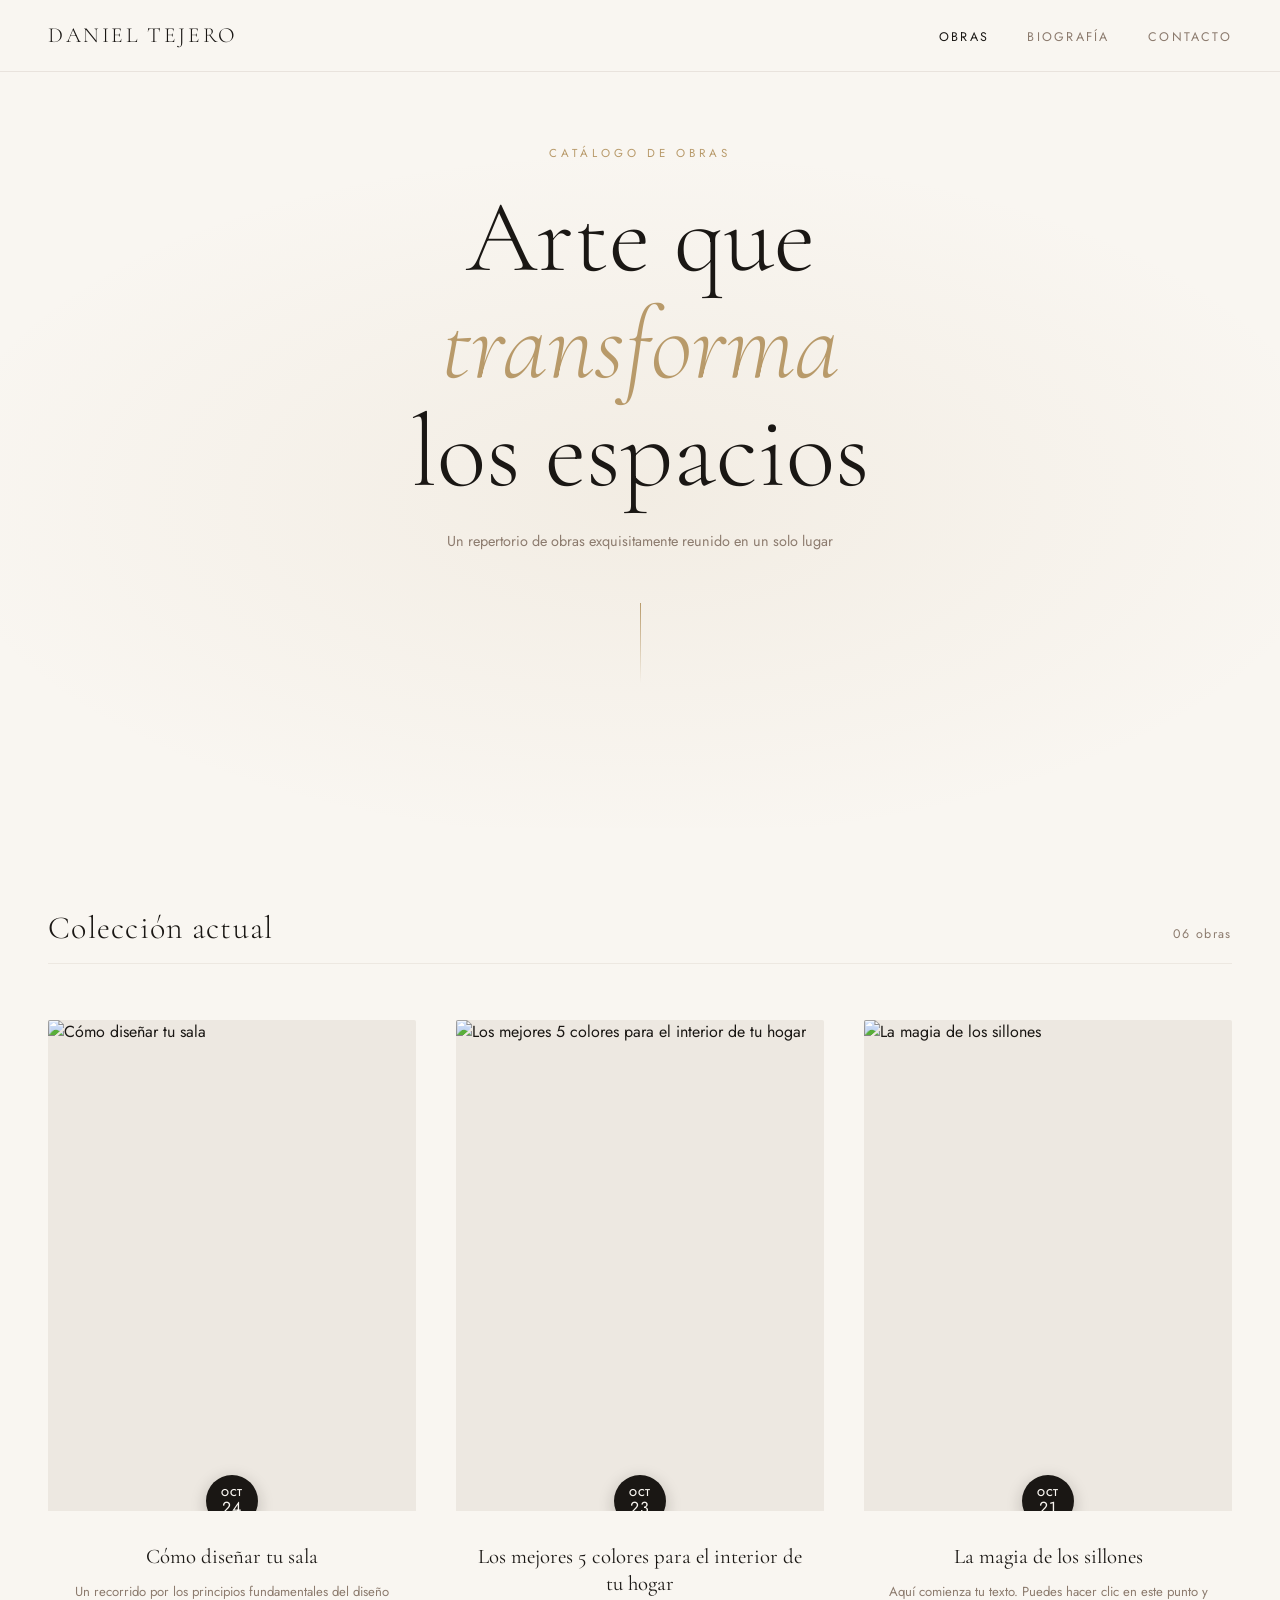
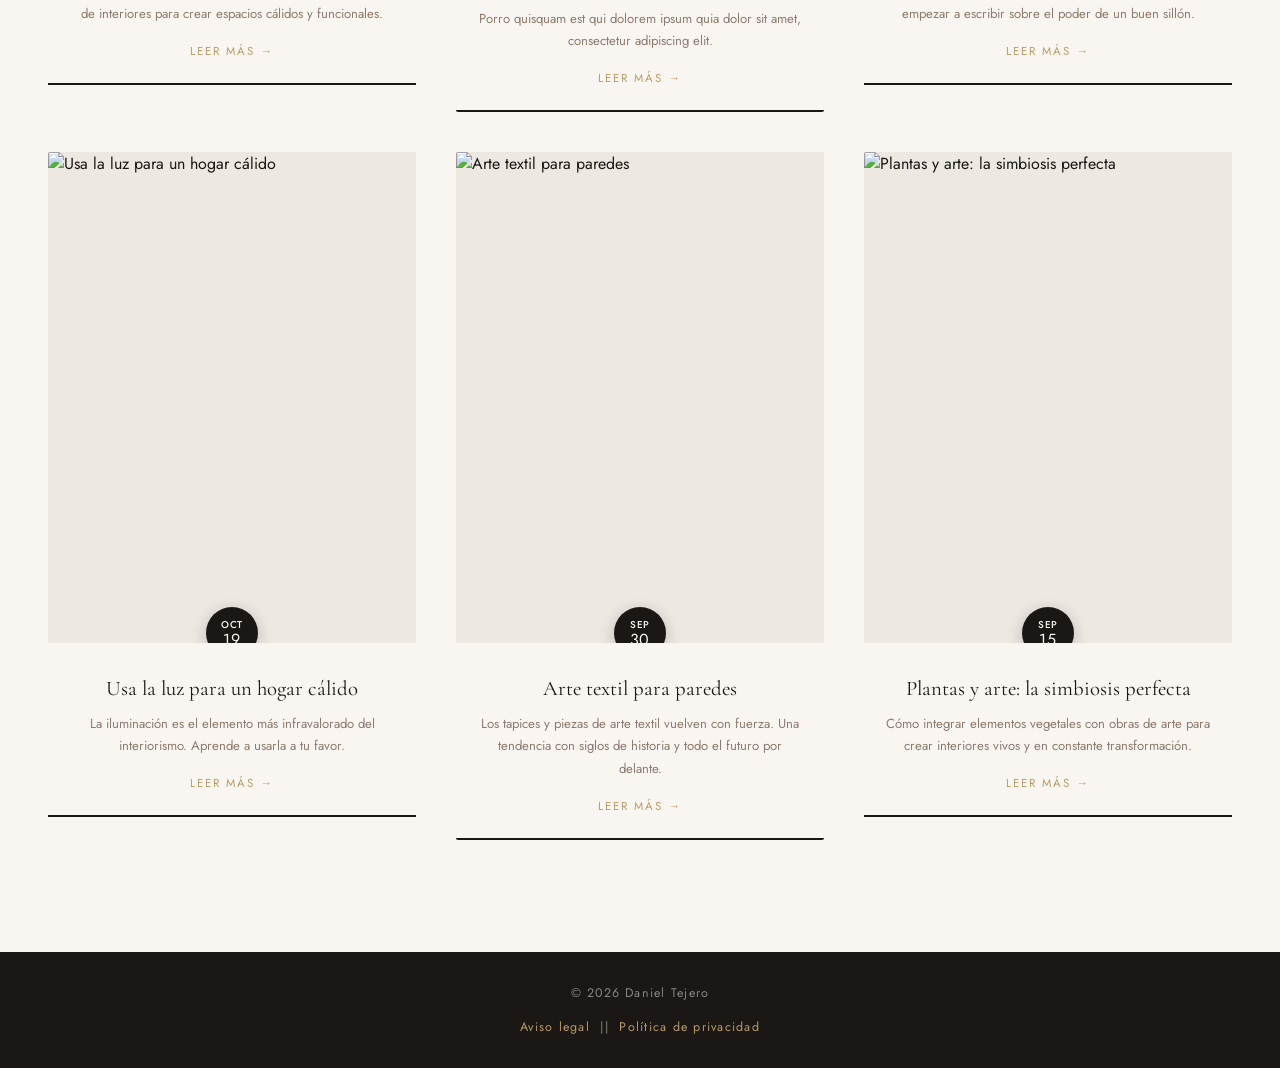
==== commit 4291c433: "He añadido y configgurado la pagina de aviso legal y politica de privacidad" ====
--- a/index.html
+++ b/index.html
@@ -1,292 +1,334 @@
 <!DOCTYPE html>
 <html lang="es">
-  <head>
-    <meta charset="UTF-8" />
-    <meta name="viewport" content="width=device-width, initial-scale=1.0"/>
-    <title>Daniel Tejero Olivares</title>
-    <link rel="stylesheet" href="CSS/estilo.css">
-    <link rel="preconnect" href="https://fonts.googleapis.com"/>
-    <link href="https://fonts.googleapis.com/css2?family=Cormorant+Garamond:ital,wght@0,300;0,400;0,600;1,300;1,400&family=Jost:wght@300;400;500&display=swap" rel="stylesheet"/>
-  </head>
-  <body>
-    <!-- NAV -->
-    <nav id="main-nav">
-      <span class="nav-logo" onclick="showPage('home')">Daniel Tejero</span>
-      <ul class="nav-links" id="nav-links">
-        <li><a onclick="showPage('home')" class="active" id="nav-home">Obras</a></li>
-        <li><a onclick="showPage('bio')" id="nav-bio">Biografía</a></li>
-        <li><a onclick="showPage('contact')" id="nav-contact">Contacto</a></li>
-      </ul>
-      <div class="hamburger" id="hamburger" onclick="toggleMenu()">
-        <span></span><span></span><span></span>
-      </div>
-    </nav>
-
-    <!-- ═══════════════ HOME PAGE ═══════════════ -->
-    <div id="page-home" class="page active">
-
-      <!-- Hero -->
-      <section class="hero">
-        <p class="hero-eyebrow">Catálogo de obras · 2024</p>
-        <h1 class="hero-title">Arte que<br><em>transforma</em><br>los espacios</h1>
-        <p class="hero-sub">Una colección cuidadosamente seleccionada de obras para el hogar contemporáneo.</p>
-        <div class="hero-line"></div>
-      </section>
-
-      <!-- Grid -->
-      <section class="grid-section">
-        <div class="section-header">
-          <h2 class="section-title">Colección actual</h2>
-          <span class="section-count">06 obras</span>
-        </div>
-        <div class="cards-grid" id="cards-grid"></div>
-      </section>
-    </div>
-
-    <!-- ═══════════════ DETAIL PAGE ═══════════════ -->
-    <div id="page-detail" class="page">
-      <span class="detail-back" onclick="showPage('home')">
-        <svg width="16" height="16" viewBox="0 0 16 16" fill="none">
-          <path d="M10 3L5 8L10 13" stroke="currentColor" stroke-width="1.4" stroke-linecap="round"/>
-        </svg>
-        Volver al catálogo
-      </span>
-      <div class="detail-container">
-        <p class="detail-date" id="detail-date"></p>
-        <h1 class="detail-title" id="detail-title"></h1>
-        <img class="detail-hero-img" id="detail-hero-img" src="" alt=""/>
-        <div id="detail-content"></div>
-      </div>
-    </div>
-
-    <!-- ═══════════════ BIO PAGE ═══════════════ -->
-    <div id="page-bio" class="page">
-      <div style="padding-top:80px">
-        <div class="page-banner">
-          <p class="page-banner-eyebrow">Sobre el artista</p>
-          <h1 class="page-banner-title">Biografía <em>&</em> Trayectoria</h1>
-        </div>
-        <div class="bio-container">
-          <div class="bio-split">
-            <div class="bio-img-col">
-              <img class="bio-portrait" src="Resources\KG2A6378-Mejorado-NR.jpg" alt="Artista"/>
-              <p class="bio-caption">Daniel Tejero · Facultad de BBAA de Altea</p>
-
-              <div class="bio-quote" style="margin-top:2.5rem">
-                <blockquote>"Defensor de la creación artística como vía de generación del conocimiento en el campo de las artes."</blockquote>
-                <cite>— Daniel Tejero</cite>
-              </div>
-            </div>
-            <div class="bio-text-col">
-              <h2 class="bio-heading">Daniel<br><em>Tejero</em></h2>
-              <p class="bio-intro">Escultor, artista visual e investigador con más de dos décadas de trayectoria. Catedrático de Escultura en la Facultad de Bellas Artes de Altea (UMH) y director del Centro de Investigación en Artes CIA.</p>
-              <p class="bio-body">Daniel Tejero es Doctor en Bellas Artes y Catedrático de Escultura de la Facultad de BBAA de Altea (Universidad Miguel Hernández). Sus líneas de investigación se enfocan en la práctica artística, la instalación escultórica, así como en el arte y el pensamiento social en la actualidad. En los últimos años se ha especializado en los estudios culturales y de género, así como en la visibilización política de los placeres periféricos.</p>
-              <p class="bio-body">Cuenta con más de 100 contribuciones entre exposiciones individuales, colectivas, esculturas públicas, intervenciones escultóricas y escenografías en espacios nacionales e internacionales (Suiza, Argentina, China, Italia, Cuba, Ecuador). Ha sido representado por galerías como Punto, Kressler Battaglia y Mr Pink en Valencia.</p>
-
-              <div class="bio-timeline">
-                <h3 class="bio-timeline-title">Formación & Estudios</h3>
-                <div class="timeline-item">
-                  <span class="timeline-year">1997</span>
-                  <div>
-                    <p class="timeline-content-title">Licenciatura en Bellas Artes</p>
-                    <p class="timeline-content-text">Universitat Politècnica de València.</p>
-                  </div>
-                </div>
-                <div class="timeline-item">
-                  <span class="timeline-year">2003</span>
-                  <div>
-                    <p class="timeline-content-title">Doctor en Bellas Artes</p>
-                    <p class="timeline-content-text">Universitat Politècnica de València.</p>
-                  </div>
-                </div>
-              </div>
-
-              <div class="bio-timeline">
-                <h3 class="bio-timeline-title">Hitos Profesionales</h3>
-                <div class="timeline-item">
-                  <span class="timeline-year">1999</span>
-                  <div>
-                    <p class="timeline-content-title">Inicio en la UMH</p>
-                    <p class="timeline-content-text">Ayudante de Escuela Universitaria, Universidad Miguel Hernández de Elche.</p>
-                  </div>
-                </div>
-                <div class="timeline-item">
-                  <span class="timeline-year">2007</span>
-                  <div>
-                    <p class="timeline-content-title">Titular de Universidad & Director FIDEX</p>
-                    <p class="timeline-content-text">Profesor Titular en la UMH y fundación del grupo consolidado de investigación FIDEX.</p>
-                  </div>
-                </div>
-                <div class="timeline-item">
-                  <span class="timeline-year">2019</span>
-                  <div>
-                    <p class="timeline-content-title">Catedrático de Universidad</p>
-                    <p class="timeline-content-text">Acceso a Catedrático en la UMH y creación del Centro de Investigación en Artes CIA, que dirige desde entonces.</p>
-                  </div>
-                </div>
-                <div class="timeline-item">
-                  <span class="timeline-year">2023</span>
-                  <div>
-                    <p class="timeline-content-title">Decano de la Facultad de Bellas Artes</p>
-                    <p class="timeline-content-text">Tercer sexenio de investigación reconocido. Decano de la Facultad de BBAA de Altea hasta la actualidad.</p>
-                  </div>
-                </div>
-              </div>
-
-              <h3 class="bio-timeline-title" style="margin-top:2rem">Reconocimientos</h3>
-              <div class="bio-awards">
-                <div class="award-card">
-                  <p class="award-year">2016</p>
-                  <p class="award-name">Premio al Talento Docente</p>
-                  <p class="award-org">Programa Docentia UMH-ANECA</p>
-                </div>
-                <div class="award-card">
-                  <p class="award-year">2016</p>
-                  <p class="award-name">XXIII Certamen de Dibujo</p>
-                  <p class="award-org">Fundación Gregorio Prieto, Madrid</p>
-                </div>
-                <div class="award-card">
-                  <p class="award-year">2023</p>
-                  <p class="award-name">Tercer Sexenio de Investigación</p>
-                  <p class="award-org">ANECA / Ministerio de Ciencia</p>
-                </div>
-                <div class="award-card">
-                  <p class="award-year">Varios</p>
-                  <p class="award-name">Premios Max de Teatro</p>
-                  <p class="award-org">Selección en convocatorias competitivas</p>
-                </div>
-              </div>
-
-              <div class="bio-quote" style="margin-top:3rem; background:transparent; border-left:none; border-top:2px solid var(--gold); padding:2rem 0 0">
-                <p class="bio-body">Más allá de su práctica artística, Daniel es miembro de la Comisión de acreditación de Arte en el programa ACADEMIA de ANECA, del Consejo Asesor de Mecenazgo y de la Comisión Técnica para el Estudio e Inventario del Patrimonio Inmaterial de la Conselleria de Cultura de la Generalitat Valenciana. Ha dirigido 6 tesis doctorales, 4 de ellas con premio extraordinario.</p>
-              </div>
+
+<head>
+  <meta charset="UTF-8" />
+  <meta name="viewport" content="width=device-width, initial-scale=1.0" />
+  <title>Daniel Tejero Olivares</title>
+  <link rel="stylesheet" href="CSS/estilo.css">
+  <link rel="preconnect" href="https://fonts.googleapis.com" />
+  <link
+    href="https://fonts.googleapis.com/css2?family=Cormorant+Garamond:ital,wght@0,300;0,400;0,600;1,300;1,400&family=Jost:wght@300;400;500&display=swap"
+    rel="stylesheet" />
+</head>
+
+<body>
+  <!-- NAV -->
+  <nav id="main-nav">
+    <span class="nav-logo" onclick="showPage('home')">Daniel Tejero</span>
+    <ul class="nav-links" id="nav-links">
+      <li><a onclick="showPage('home')" class="active" id="nav-home">Obras</a></li>
+      <li><a onclick="showPage('bio')" id="nav-bio">Biografía</a></li>
+      <li><a onclick="showPage('contact')" id="nav-contact">Contacto</a></li>
+    </ul>
+    <div class="hamburger" id="hamburger" onclick="toggleMenu()">
+      <span></span><span></span><span></span>
+    </div>
+  </nav>
+
+  <!-- ═══════════════ HOME PAGE ═══════════════ -->
+  <div id="page-home" class="page active">
+
+    <!-- Hero -->
+    <section class="hero">
+      <p class="hero-eyebrow">Catálogo de obras</p>
+      <h1 class="hero-title">Arte que<br><em>transforma</em><br>los espacios</h1>
+      <p class="hero-sub">Un repertorio de obras exquisitamente reunido en un solo lugar </p>
+      <div class="hero-line"></div>
+    </section>
+
+    <!-- Grid -->
+    <section class="grid-section">
+      <div class="section-header">
+        <h2 class="section-title">Colección actual</h2>
+        <span class="section-count">06 obras</span>
+      </div>
+      <div class="cards-grid" id="cards-grid"></div>
+    </section>
+  </div>
+
+  <!-- ═══════════════ DETAIL PAGE ═══════════════ -->
+  <div id="page-detail" class="page">
+    <span class="detail-back" onclick="showPage('home')">
+      <svg width="16" height="16" viewBox="0 0 16 16" fill="none">
+        <path d="M10 3L5 8L10 13" stroke="currentColor" stroke-width="1.4" stroke-linecap="round" />
+      </svg>
+      Volver al catálogo
+    </span>
+    <div class="detail-container">
+      <p class="detail-date" id="detail-date"></p>
+      <h1 class="detail-title" id="detail-title"></h1>
+      <img class="detail-hero-img" id="detail-hero-img" src="" alt="" />
+      <div id="detail-content"></div>
+    </div>
+  </div>
+
+  <!-- ═══════════════ BIO PAGE ═══════════════ -->
+  <div id="page-bio" class="page">
+    <div style="padding-top:80px">
+      <div class="page-banner">
+        <p class="page-banner-eyebrow">Sobre el artista</p>
+        <h1 class="page-banner-title">Biografía <em>&</em> Trayectoria</h1>
+      </div>
+      <div class="bio-container">
+        <div class="bio-split">
+          <div class="bio-img-col">
+            <img class="bio-portrait" src="Resources\KG2A6378-Mejorado-NR.jpg" alt="Artista" />
+            <p class="bio-caption">Daniel Tejero · Facultad de BBAA de Altea</p>
+
+            <div class="bio-quote" style="margin-top:2.5rem">
+              <blockquote>"Defensor de la creación artística como vía de generación del conocimiento en el campo de las
+                artes."</blockquote>
+              <cite>— Daniel Tejero</cite>
+            </div>
+          </div>
+          <div class="bio-text-col">
+            <h2 class="bio-heading">Daniel<br><em>Tejero</em></h2>
+            <p class="bio-intro">Escultor, artista visual e investigador con más de dos décadas de trayectoria.
+              Catedrático de Escultura en la Facultad de Bellas Artes de Altea (UMH) y director del Centro de
+              Investigación en Artes CIA.</p>
+            <p class="bio-body">Daniel Tejero es Doctor en Bellas Artes y Catedrático de Escultura de la Facultad de
+              BBAA de Altea (Universidad Miguel Hernández). Sus líneas de investigación se enfocan en la práctica
+              artística, la instalación escultórica, así como en el arte y el pensamiento social en la actualidad. En
+              los últimos años se ha especializado en los estudios culturales y de género, así como en la visibilización
+              política de los placeres periféricos.</p>
+            <p class="bio-body">Cuenta con más de 100 contribuciones entre exposiciones individuales, colectivas,
+              esculturas públicas, intervenciones escultóricas y escenografías en espacios nacionales e internacionales
+              (Suiza, Argentina, China, Italia, Cuba, Ecuador). Ha sido representado por galerías como Punto, Kressler
+              Battaglia y Mr Pink en Valencia.</p>
+
+            <div class="bio-timeline">
+              <h3 class="bio-timeline-title">Formación & Estudios</h3>
+              <div class="timeline-item">
+                <span class="timeline-year">1997</span>
+                <div>
+                  <p class="timeline-content-title">Licenciatura en Bellas Artes</p>
+                  <p class="timeline-content-text">Universitat Politècnica de València.</p>
+                </div>
+              </div>
+              <div class="timeline-item">
+                <span class="timeline-year">2003</span>
+                <div>
+                  <p class="timeline-content-title">Doctor en Bellas Artes</p>
+                  <p class="timeline-content-text">Universitat Politècnica de València.</p>
+                </div>
+              </div>
+            </div>
+
+            <div class="bio-timeline">
+              <h3 class="bio-timeline-title">Hitos Profesionales</h3>
+              <div class="timeline-item">
+                <span class="timeline-year">1999</span>
+                <div>
+                  <p class="timeline-content-title">Inicio en la UMH</p>
+                  <p class="timeline-content-text">Ayudante de Escuela Universitaria, Universidad Miguel Hernández de
+                    Elche.</p>
+                </div>
+              </div>
+              <div class="timeline-item">
+                <span class="timeline-year">2007</span>
+                <div>
+                  <p class="timeline-content-title">Titular de Universidad & Director FIDEX</p>
+                  <p class="timeline-content-text">Profesor Titular en la UMH y fundación del grupo consolidado de
+                    investigación FIDEX.</p>
+                </div>
+              </div>
+              <div class="timeline-item">
+                <span class="timeline-year">2019</span>
+                <div>
+                  <p class="timeline-content-title">Catedrático de Universidad</p>
+                  <p class="timeline-content-text">Acceso a Catedrático en la UMH y creación del Centro de Investigación
+                    en Artes CIA, que dirige desde entonces.</p>
+                </div>
+              </div>
+              <div class="timeline-item">
+                <span class="timeline-year">2023</span>
+                <div>
+                  <p class="timeline-content-title">Decano de la Facultad de Bellas Artes</p>
+                  <p class="timeline-content-text">Tercer sexenio de investigación reconocido. Decano de la Facultad de
+                    BBAA de Altea hasta la actualidad.</p>
+                </div>
+              </div>
+            </div>
+
+            <h3 class="bio-timeline-title" style="margin-top:2rem">Reconocimientos</h3>
+            <div class="bio-awards">
+              <div class="award-card">
+                <p class="award-year">2016</p>
+                <p class="award-name">Premio al Talento Docente</p>
+                <p class="award-org">Programa Docentia UMH-ANECA</p>
+              </div>
+              <div class="award-card">
+                <p class="award-year">2016</p>
+                <p class="award-name">XXIII Certamen de Dibujo</p>
+                <p class="award-org">Fundación Gregorio Prieto, Madrid</p>
+              </div>
+              <div class="award-card">
+                <p class="award-year">2023</p>
+                <p class="award-name">Tercer Sexenio de Investigación</p>
+                <p class="award-org">ANECA / Ministerio de Ciencia</p>
+              </div>
+              <div class="award-card">
+                <p class="award-year">Varios</p>
+                <p class="award-name">Premios Max de Teatro</p>
+                <p class="award-org">Selección en convocatorias competitivas</p>
+              </div>
+            </div>
+
+            <div class="bio-quote"
+              style="margin-top:3rem; background:transparent; border-left:none; border-top:2px solid var(--gold); padding:2rem 0 0">
+              <p class="bio-body">Más allá de su práctica artística, Daniel es miembro de la Comisión de acreditación de
+                Arte en el programa ACADEMIA de ANECA, del Consejo Asesor de Mecenazgo y de la Comisión Técnica para el
+                Estudio e Inventario del Patrimonio Inmaterial de la Conselleria de Cultura de la Generalitat
+                Valenciana. Ha dirigido 6 tesis doctorales, 4 de ellas con premio extraordinario.</p>
             </div>
           </div>
         </div>
       </div>
     </div>
-
-    <!-- ═══════════════ CONTACT PAGE ═══════════════ -->
-    <div id="page-contact" class="page">
-      <div style="padding-top:80px">
-        <div class="page-banner">
-          <p class="page-banner-eyebrow">Hablemos</p>
-          <h1 class="page-banner-title">Contacto <em>&</em> Consultas</h1>
-        </div>
-        <div class="contact-container">
-          <div class="contact-split">
-            <!-- Info -->
-            <div>
-              <h2 class="contact-info-title">¿Tienes una<br><em>pregunta</em>?</h2>
-
-              <div class="contact-detail">
-                <div class="contact-icon">
-                  <svg width="16" height="16" viewBox="0 0 24 24" fill="none" stroke="currentColor" stroke-width="1.5"><path d="M3 8l7.89 5.26a2 2 0 002.22 0L21 8M5 19h14a2 2 0 002-2V7a2 2 0 00-2-2H5a2 2 0 00-2 2v10a2 2 0 002 2z"/></svg>
-                </div>
-                <div>
-                  <p class="contact-detail-label">Correo electrónico</p>
-                  <p class="contact-detail-value">daniel.tejero@umh.es</p>
-                </div>
-              </div>
-
-              <div class="contact-detail">
-                <div class="contact-icon">
-                  <svg width="16" height="16" viewBox="0 0 24 24" fill="none" stroke="currentColor" stroke-width="1.5"><path d="M3 5a2 2 0 012-2h3.28a1 1 0 01.948.684l1.498 4.493a1 1 0 01-.502 1.21l-2.257 1.13a11.042 11.042 0 005.516 5.516l1.13-2.257a1 1 0 011.21-.502l4.493 1.498a1 1 0 01.684.949V19a2 2 0 01-2 2h-1C9.716 21 3 14.284 3 6V5z"/></svg>
-                </div>
-                <div>
-                  <p class="contact-detail-label">Teléfono Departamento</p>
-                  <p class="contact-detail-value">+34 96 685 9118</p>
-                </div>
-              </div>
-
-              <div class="contact-detail">
-                <div class="contact-icon">
-                  <svg width="16" height="16" viewBox="0 0 24 24" fill="none" stroke="currentColor" stroke-width="1.5"><path d="M17.657 16.657L13.414 20.9a1.998 1.998 0 01-2.827 0l-4.244-4.243a8 8 0 1111.314 0z"/><path d="M15 11a3 3 0 11-6 0 3 3 0 016 0z"/></svg>
-                </div>
-                <div>
-                  <p class="contact-detail-label">Departamento de Arte</p>
-                  <p class="contact-detail-value">Avda. Benidorm s/n, 03590 ALTEA (Alicante)</p>
-                </div>
-              </div>
-
-              <div class="contact-detail">
-                <div class="contact-icon">
-                  <svg width="16" height="16" viewBox="0 0 24 24" fill="none" stroke="currentColor" stroke-width="1.5"><circle cx="12" cy="12" r="10"/><path d="M12 8v4l3 3"/></svg>
-                </div>
-                <div>
-                  <p class="contact-detail-label">Horario de tutorías</p>
-                  <p class="contact-detail-value">Martes · 15:00 - 19:00</p>
-                  <p class="contact-detail-value">Miercoles · 12:00 - 16:00</p>
-                </div>
-              </div>
-
-              <div class="contact-social">
-                <p class="contact-social-title">Sígueme</p>
-                <div class="social-links">
-                  <a class="social-link" href="https://www.instagram.com/daniel.tejero/?hl=es" title="Instagram">
-                    <svg width="16" height="16" viewBox="0 0 24 24" fill="none" stroke="currentColor" stroke-width="1.5"><rect x="2" y="2" width="20" height="20" rx="5"/><circle cx="12" cy="12" r="4"/><circle cx="17.5" cy="6.5" r=".5" fill="currentColor"/></svg>
-                  </a>
-                </div>
-              </div>
-            </div>
-
-            <!-- Form -->
-            <div>
-              <form class="contact-form" id="contact-form" onsubmit="submitForm(event)">
-                <div class="form-row">
-                  <div class="form-group">
-                    <label class="form-label">Nombre</label>
-                    <input class="form-input" type="text" placeholder="Nombre" required/>
-                  </div>
-                  <div class="form-group">
-                    <label class="form-label">Apellidos</label>
-                    <input class="form-input" type="text" placeholder="Apellidos"/>
-                  </div>
-                </div>
+  </div>
+
+  <!-- ═══════════════ CONTACT PAGE ═══════════════ -->
+  <div id="page-contact" class="page">
+    <div style="padding-top:80px">
+      <div class="page-banner">
+        <p class="page-banner-eyebrow">Hablemos</p>
+        <h1 class="page-banner-title">Contacto <em>&</em> Consultas</h1>
+      </div>
+      <div class="contact-container">
+        <div class="contact-split">
+          <!-- Info -->
+          <div>
+            <h2 class="contact-info-title">¿Tienes una<br><em>pregunta</em>?</h2>
+            <div class="contact-detail">
+              <div class="contact-icon">
+                <svg width="16" height="16" viewBox="0 0 24 24" fill="none" stroke="currentColor" stroke-width="1.5">
+                  <path
+                    d="M3 8l7.89 5.26a2 2 0 002.22 0L21 8M5 19h14a2 2 0 002-2V7a2 2 0 00-2-2H5a2 2 0 00-2 2v10a2 2 0 002 2z" />
+                </svg>
+              </div>
+              <div>
+                <p class="contact-detail-label">Correo electrónico</p>
+                <p class="contact-detail-value">daniel.tejero@umh.es</p>
+              </div>
+            </div>
+
+            <div class="contact-detail">
+              <div class="contact-icon">
+                <svg width="16" height="16" viewBox="0 0 24 24" fill="none" stroke="currentColor" stroke-width="1.5">
+                  <path
+                    d="M3 5a2 2 0 012-2h3.28a1 1 0 01.948.684l1.498 4.493a1 1 0 01-.502 1.21l-2.257 1.13a11.042 11.042 0 005.516 5.516l1.13-2.257a1 1 0 011.21-.502l4.493 1.498a1 1 0 01.684.949V19a2 2 0 01-2 2h-1C9.716 21 3 14.284 3 6V5z" />
+                </svg>
+              </div>
+              <div>
+                <p class="contact-detail-label">Teléfono Departamento</p>
+                <p class="contact-detail-value">+34 96 685 9118</p>
+              </div>
+            </div>
+
+            <div class="contact-detail">
+              <div class="contact-icon">
+                <svg width="16" height="16" viewBox="0 0 24 24" fill="none" stroke="currentColor" stroke-width="1.5">
+                  <path d="M17.657 16.657L13.414 20.9a1.998 1.998 0 01-2.827 0l-4.244-4.243a8 8 0 1111.314 0z" />
+                  <path d="M15 11a3 3 0 11-6 0 3 3 0 016 0z" />
+                </svg>
+              </div>
+              <div>
+                <p class="contact-detail-label">Departamento de Arte</p>
+                <p class="contact-detail-value">Avda. Benidorm s/n, 03590 ALTEA (Alicante)</p>
+              </div>
+            </div>
+
+            <div class="contact-detail">
+              <div class="contact-icon">
+                <svg width="16" height="16" viewBox="0 0 24 24" fill="none" stroke="currentColor" stroke-width="1.5">
+                  <circle cx="12" cy="12" r="10" />
+                  <path d="M12 8v4l3 3" />
+                </svg>
+              </div>
+              <div>
+                <p class="contact-detail-label">Horario de tutorías</p>
+                <p class="contact-detail-value">Martes · 15:00 - 19:00</p>
+                <p class="contact-detail-value">Miercoles · 12:00 - 16:00</p>
+              </div>
+            </div>
+
+            <div class="contact-social">
+              <p class="contact-social-title">Sígueme</p>
+              <div class="social-links">
+                <a class="social-link" href="https://www.instagram.com/daniel.tejero/?hl=es" title="Instagram">
+                  <svg width="16" height="16" viewBox="0 0 24 24" fill="none" stroke="currentColor" stroke-width="1.5">
+                    <rect x="2" y="2" width="20" height="20" rx="5" />
+                    <circle cx="12" cy="12" r="4" />
+                    <circle cx="17.5" cy="6.5" r=".5" fill="currentColor" />
+                  </svg>
+                </a>
+              </div>
+            </div>
+          </div>
+
+          <!-- Form -->
+          <div>
+            <form class="contact-form" id="contact-form" action="https://formspree.io/f/xkoqjjja" method="POST">
+              <input type="hidden" name="_subject" value="Nuevo mensaje">
+
+              <div class="form-row">
                 <div class="form-group">
-                  <label class="form-label">Correo electrónico</label>
-                  <input class="form-input" type="email" placeholder="Correo electrónico" required/>
+                  <label class="form-label">Nombre</label>
+                  <input class="form-input" type="text" name="nombre" placeholder="Nombre" required />
                 </div>
                 <div class="form-group">
-                  <label class="form-label">Teléfono (opcional)</label>
-                  <input class="form-input" type="tel" placeholder="Nº Teléfono"/>
-                </div>
-                <div class="form-group">
-                  <label class="form-label">Motivo de contacto</label>
-                  <select class="form-subject-select">
-                    <option value="">Selecciona una opción…</option>
-                    <option>Consulta sobre una obra</option>
-                    <option>Encargo personalizado</option>
-                    <option>Colaboración / proyecto</option>
-                    <option>Prensa y medios</option>
-                    <option>Otro</option>
-                  </select>
-                </div>
-                <div class="form-group">
-                  <label class="form-label">Mensaje</label>
-                  <textarea class="form-textarea" placeholder="Escribe tu consulta aquí…" required></textarea>
-                </div>
-                <button type="submit" class="btn-submit">Enviar mensaje</button>
-              </form>
-              <div class="form-success" id="form-success">
-                Gracias por su mensaje, se le pondrá en contacto lo antes posible.
-              </div>
+                  <label class="form-label">Apellidos</label>
+                  <input class="form-input" type="text" name="apellidos" placeholder="Apellidos" />
+                </div>
+              </div>
+              <div class="form-group">
+                <label class="form-label">Correo electrónico</label>
+                <input class="form-input" type="email" name="email" placeholder="Correo electrónico" required />
+              </div>
+              <div class="form-group">
+                <label class="form-label">Teléfono (opcional)</label>
+                <input class="form-input" type="tel" name="telefono" placeholder="Nº Teléfono" />
+              </div>
+              <div class="form-group">
+                <label class="form-label">Motivo de contacto</label>
+                <select class="form-subject-select" name="motivo">
+                  <option value="">Selecciona una opción…</option>
+                  <option>Consulta sobre una obra</option>
+                  <option>Encargo personalizado</option>
+                  <option>Colaboración / proyecto</option>
+                  <option>Prensa y medios</option>
+                  <option>Otro</option>
+                </select>
+              </div>
+              <div class="form-group">
+                <label class="form-label">Mensaje</label>
+                <textarea class="form-textarea" name="mensaje" placeholder="Escribe tu consulta aquí…"
+                  required></textarea>
+              </div>
+              <button type="submit" class="btn-submit">Enviar mensaje</button>
+            </form>
+            <div class="form-success" id="form-success">
+              Gracias por su mensaje, se le pondrá en contacto lo antes posible.
             </div>
           </div>
         </div>
       </div>
     </div>
-
-    <!-- FOOTER -->
-    <footer>
-      <p>© 2026 Daniel Tejero </p>
-      <div class="legals-services">
-        <a href="#">Política de privacidad</a>
-          ||
-        <a href="#"> Aviso legal</a>
-      </div>
-    </footer>
-
-    <script src="JS/script.js"></script>
-  </body>
-</html>
+  </div>
+  </div>
+
+  <!-- FOOTER -->
+  <footer>
+    <p>© 2026 Daniel Tejero </p>
+    <div class="legals-services">
+      <a href="pages/aviso-legal.html"> Aviso legal</a>
+      &nbsp;||&nbsp;
+      <a href="pages/politica-privacidad.html">Política de privacidad</a>
+    </div>
+  </footer>
+
+  <script src="JS/script.js"></script>
+</body>
+
+</html>
